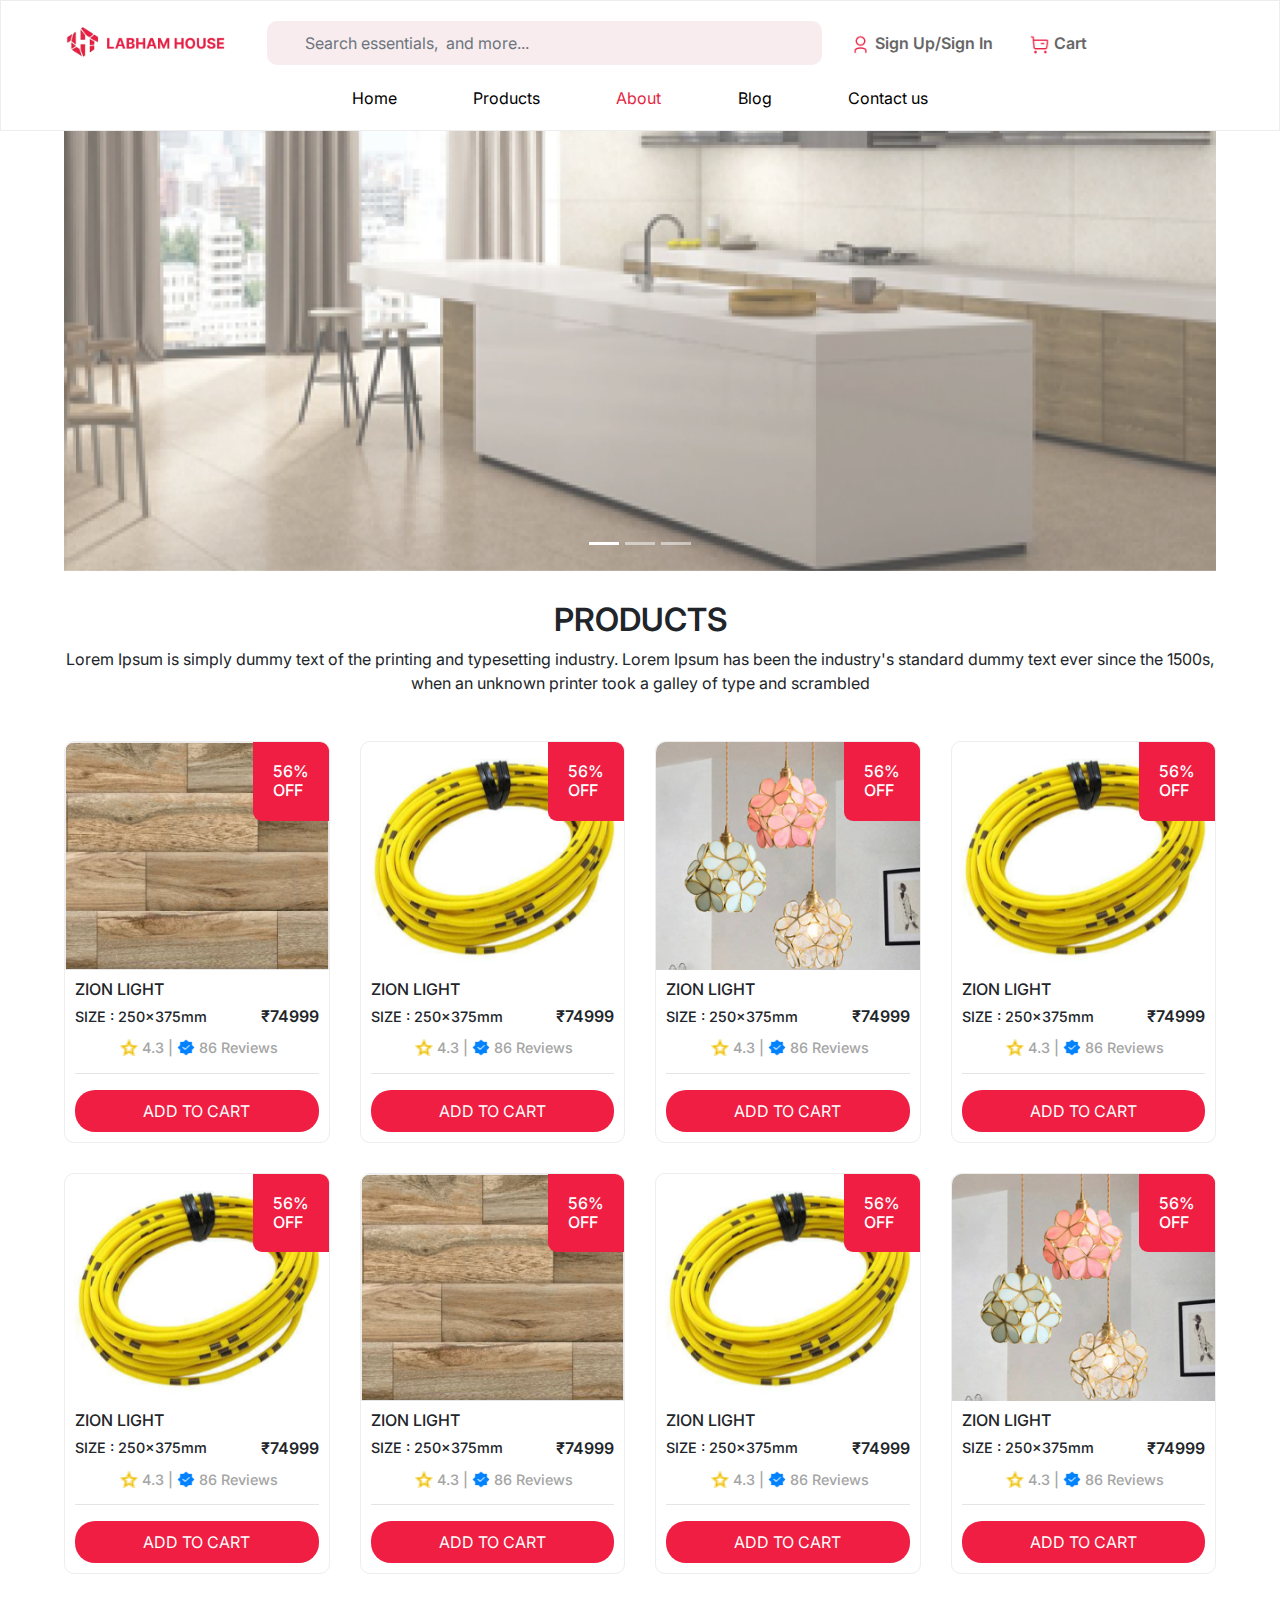
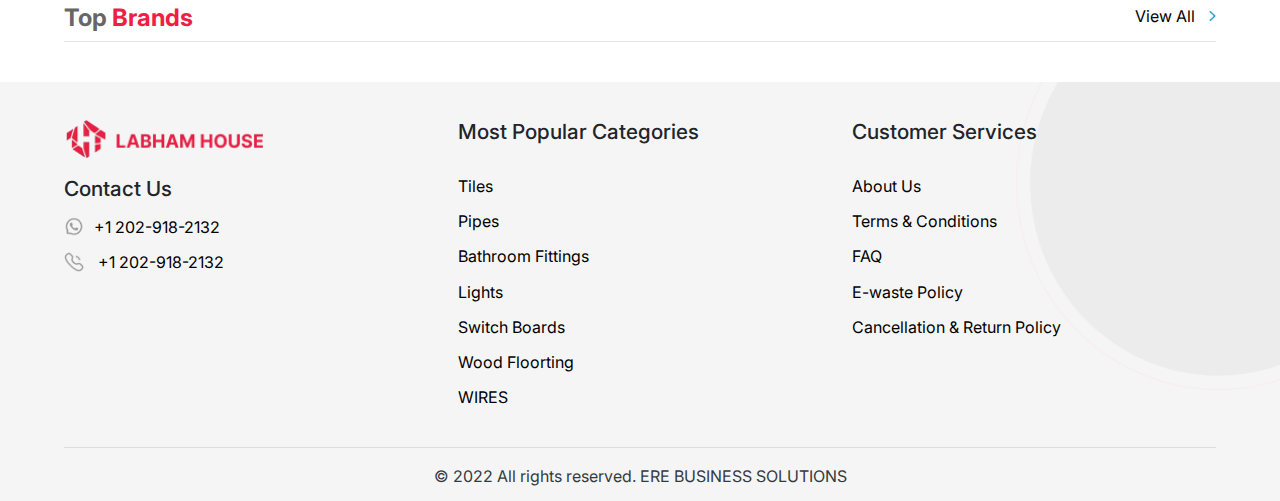
==== aboutus.html @ c21f6a7f "about us ui ~ intially added!" ====
<!DOCTYPE html>
<html lang="en">
<head>
	<meta charset="UTF-8">
  <meta http-equiv="X-UA-Compatible" content="IE=edge">
  <meta name="viewport" content="width=device-width, initial-scale=1.0">
  <title>LABHAM HOUSE | Products</title>
  <link rel="stylesheet" href="./css/common.css">
  <link rel="stylesheet" href="./css/labam.css">
	<!-- fav icon  -->
	<link rel="icon" type="image/x-icon" href="/images/fav-icon.png">
	<!-- icons  -->
	<link rel="stylesheet" href="https://cdnjs.cloudflare.com/ajax/libs/font-awesome/6.2.1/css/all.min.css" integrity="sha512-MV7K8+y+gLIBoVD59lQIYicR65iaqukzvf/nwasF0nqhPay5w/9lJmVM2hMDcnK1OnMGCdVK+iQrJ7lzPJQd1w==" crossorigin="anonymous" referrerpolicy="no-referrer" />
  <!-- bootstrap  -->
	<link rel="stylesheet" href="https://cdn.jsdelivr.net/npm/bootstrap@4.0.0/dist/css/bootstrap.min.css" integrity="sha384-Gn5384xqQ1aoWXA+058RXPxPg6fy4IWvTNh0E263XmFcJlSAwiGgFAW/dAiS6JXm" crossorigin="anonymous">
</head>
<body>
	<!-- navbar  -->
	<nav>
    <div class="nav-main container-main">
      <div class="nav-logo">
        <a href="./index.html"><img src="./images/logo-main.png" alt="logo-main"></a>
      </div>
			<div class="form-group has-search nav-item-links align-items-center" style="margin-bottom: 0px;">
				<span class="fa fa-search form-control-feedback"></span>
				<input type="text" class="form-control" placeholder="Search essentials,  and more...">
			</div>
      <div class="nav-buttons">
        <ul class="d-flex" style="margin-bottom: 0px;">
					<li><a href="#"><img src="./images/user.png" alt="login"> Sign Up/Sign In</a></li> 
					<li><a href="#"><img src="./images/Buy.png" alt="cart"> Cart</a></li>
					<i class="fa-solid fa-bars d-md-block d-lg-none"></i>
				</ul>
      </div>
    </div>
		<div class="container-main under-container-nav">
			<div class="under-nav">
				<ul>
					<li><a href="index.html">Home</a></li>
					<li><a href="products.html" >Products</a></li>
					<li><a href="aboutus.html" class="active-nav">About</a></li>
					<li><a href="#">Blog</a></li>
					<li><a href="#">Contact us</a></li>
				</ul>
			</div>
		</div>
  </nav>
	<!-- navbar end -->
	<div class="container-main">
		    <div id="carouselExampleIndicators" style="position: relative;" class="carousel slide slider-banner-home" data-ride="carousel">
      <ol class="carousel-indicators">
        <li data-target="#carouselExampleIndicators" data-slide-to="0" class="active"></li>
        <li data-target="#carouselExampleIndicators" data-slide-to="1"></li>
        <li data-target="#carouselExampleIndicators" data-slide-to="2"></li>
      </ol>
      <div class="carousel-inner">
        <div class="carousel-item active">
          <img class="d-block w-100"  src="images/category.png" alt="First slide">
        </div>
        <div class="carousel-item">
          <img class="d-block w-100" src="images/category.png" alt="Second slide">
        </div>
        <div class="carousel-item">
          <img class="d-block w-100" src="images/category.png" alt="Third slide">
        </div>
      </div>
      </div>
	</div>
	<div class="container-main banner-sub-head">
		<div class="row">
			<div class="col-lg-12">
				<h1 class="text-center main-head-products">PRODUCTS</h1>
				<p class="text-center">Lorem Ipsum is simply dummy text of the printing and typesetting industry. Lorem Ipsum has been the industry's standard dummy text ever since the 1500s, when an unknown printer took a galley of type and scrambled</p>
			</div>
		</div>
	</div>
	<!-- products  -->
	<div class="container-main category-section">
		<div class="row">
			<div class="col-lg-3 col-md-4 col-6">
				<div class="populer-product">
					<img class="populer-product-image" src="./images/product-one.png" alt="populer-product">
          <h4 class="labham-primary-bg price-off-product">56% <br> OFF</h4>
					<div class="product-details">
						<h4 class="product-name">ZION LIGHT</h4>
						<div class="product-sub-details">
							<h5 class="product-size">SIZE : 250x375mm</h5>
							<h5 class="product-rate">₹74999</h5>
						</div>
            <div class="product-reviews">
              <img class="star" src="./images/star.png" alt=""> 
              <h5>4.3 |</h5> 
              <img class="blue-tick" src="./images/blue-tick.png" alt="">
              <h5>86 Reviews</h5>
            </div>
            <hr>
            <a href="#" class="btn labham-primary-bg add-to-cart-btn">ADD TO CART</a>
					</div>
				</div>
			</div>
      <div class="col-lg-3 col-md-4 col-6">
				<div class="populer-product">
					<img class="populer-product-image" src="./images/Rectangle 12.png" alt="populer-product">
          <h4 class="labham-primary-bg price-off-product">56% <br> OFF</h4>
					<div class="product-details">
						<h4 class="product-name">ZION LIGHT</h4>
						<div class="product-sub-details">
							<h5 class="product-size">SIZE : 250x375mm</h5>
							<h5 class="product-rate">₹74999</h5>
						</div>
            <div class="product-reviews">
              <img class="star" src="./images/star.png" alt=""> 
              <h5>4.3 |</h5> 
              <img class="blue-tick" src="./images/blue-tick.png" alt="">
              <h5>86 Reviews</h5>
            </div>
            <hr>
            <a href="#" class="btn labham-primary-bg add-to-cart-btn">ADD TO CART</a>
					</div>
				</div>
			</div>
      <div class="col-lg-3 col-md-4 col-6">
				<div class="populer-product">
					<img class="populer-product-image" src="./images/product-two.png" alt="populer-product">
          <h4 class="labham-primary-bg price-off-product">56% <br> OFF</h4>
					<div class="product-details">
						<h4 class="product-name">ZION LIGHT</h4>
						<div class="product-sub-details">
							<h5 class="product-size">SIZE : 250x375mm</h5>
							<h5 class="product-rate">₹74999</h5>
						</div>
            <div class="product-reviews">
              <img class="star" src="./images/star.png" alt=""> 
              <h5>4.3 |</h5> 
              <img class="blue-tick" src="./images/blue-tick.png" alt="">
              <h5>86 Reviews</h5>
            </div>
            <hr>
            <a href="#" class="btn labham-primary-bg add-to-cart-btn">ADD TO CART</a>
					</div>
				</div>
			</div>
      <div class="col-lg-3 col-md-4 col-6">
				<div class="populer-product">
					<img class="populer-product-image" src="./images/Rectangle 12.png" alt="populer-product">
          <h4 class="labham-primary-bg price-off-product">56% <br> OFF</h4>
					<div class="product-details">
						<h4 class="product-name">ZION LIGHT</h4>
						<div class="product-sub-details">
							<h5 class="product-size">SIZE : 250x375mm</h5>
							<h5 class="product-rate">₹74999</h5>
						</div>
            <div class="product-reviews">
              <img class="star" src="./images/star.png" alt=""> 
              <h5>4.3 |</h5> 
              <img class="blue-tick" src="./images/blue-tick.png" alt="">
              <h5>86 Reviews</h5>
            </div>
            <hr>
            <a href="#" class="btn labham-primary-bg add-to-cart-btn">ADD TO CART</a>
					</div>
				</div>
			</div>
      <div class="col-lg-3 col-md-4 col-6">
				<div class="populer-product">
					<img class="populer-product-image" src="./images/Rectangle 12.png" alt="populer-product">
          <h4 class="labham-primary-bg price-off-product">56% <br> OFF</h4>
					<div class="product-details">
						<h4 class="product-name">ZION LIGHT</h4>
						<div class="product-sub-details">
							<h5 class="product-size">SIZE : 250x375mm</h5>
							<h5 class="product-rate">₹74999</h5>
						</div>
            <div class="product-reviews">
              <img class="star" src="./images/star.png" alt=""> 
              <h5>4.3 |</h5> 
              <img class="blue-tick" src="./images/blue-tick.png" alt="">
              <h5>86 Reviews</h5>
            </div>
            <hr>
            <a href="#" class="btn labham-primary-bg add-to-cart-btn">ADD TO CART</a>
					</div>
				</div>
			</div>
      <div class="col-lg-3 col-md-4 col-6">
				<div class="populer-product">
					<img class="populer-product-image" src="./images/product-one.png" alt="populer-product">
          <h4 class="labham-primary-bg price-off-product">56% <br> OFF</h4>
					<div class="product-details">
						<h4 class="product-name">ZION LIGHT</h4>
						<div class="product-sub-details">
							<h5 class="product-size">SIZE : 250x375mm</h5>
							<h5 class="product-rate">₹74999</h5>
						</div>
            <div class="product-reviews">
              <img class="star" src="./images/star.png" alt=""> 
              <h5>4.3 |</h5> 
              <img class="blue-tick" src="./images/blue-tick.png" alt="">
              <h5>86 Reviews</h5>
            </div>
            <hr>
            <a href="#" class="btn labham-primary-bg add-to-cart-btn">ADD TO CART</a>
					</div>
				</div>
			</div> 
      <div class="col-lg-3 col-md-4 col-6">
				<div class="populer-product">
					<img class="populer-product-image" src="./images/Rectangle 12.png" alt="populer-product">
          <h4 class="labham-primary-bg price-off-product">56% <br> OFF</h4>
					<div class="product-details">
						<h4 class="product-name">ZION LIGHT</h4>
						<div class="product-sub-details">
							<h5 class="product-size">SIZE : 250x375mm</h5>
							<h5 class="product-rate">₹74999</h5>
						</div>
            <div class="product-reviews">
              <img class="star" src="./images/star.png" alt=""> 
              <h5>4.3 |</h5> 
              <img class="blue-tick" src="./images/blue-tick.png" alt="">
              <h5>86 Reviews</h5>
            </div>
            <hr>
            <a href="#" class="btn labham-primary-bg add-to-cart-btn">ADD TO CART</a>
					</div>
				</div>
			</div>
      <div class="col-lg-3 col-md-4 col-6">
				<div class="populer-product">
					<img class="populer-product-image" src="./images/product-two.png" alt="populer-product">
          <h4 class="labham-primary-bg price-off-product">56% <br> OFF</h4>
					<div class="product-details">
						<h4 class="product-name">ZION LIGHT</h4>
						<div class="product-sub-details">
							<h5 class="product-size">SIZE : 250x375mm</h5>
							<h5 class="product-rate">₹74999</h5>
						</div>
            <div class="product-reviews">
              <img class="star" src="./images/star.png" alt=""> 
              <h5>4.3 |</h5> 
              <img class="blue-tick" src="./images/blue-tick.png" alt="">
              <h5>86 Reviews</h5>
            </div>
            <hr>
            <a href="#" class="btn labham-primary-bg add-to-cart-btn">ADD TO CART</a>
					</div>
				</div>
			</div>
      <div class="col-lg-12">
				<div class="top-brands">
					<h2 class="heading-brands">Top <span style="font-size: unset;">Brands</span></h2>
					<a href="#" class="view-all-home">View All <img src="./images/arrow-home.png" alt="arrow"></a>
				</div>
				<hr style="margin-top: 0px !important;margin-bottom: 40px !important;">
			</div>
		</div>
	</div>










	<!-- footer   -->
  <footer id="footer" style="background-image: url(./images/footer-bg.png);background-repeat: no-repeat;background-size: 100% auto;padding: 3% 0 1% 0;background-position: center;background-repeat: no-repeat;background-size: cover;height: -webkit-fill-available;">
		<div class="container-main">
			<div class="row text-sm-left text-md-left">
				<div class="col-xs-6 col-sm-6 col-md-4">
					<img class="logo-footer pb-3" src="./images/logo-main.png" alt="">
					<ul class="list-unstyled quick-links">
						<h3 class="footer-main-head">Contact Us</h3>
						<li><a href="#"> <img style="width: 20px;margin-top: -3px;margin-right: 10px;" src="./images/whatsapp.png" alt="icon">+1 202-918-2132</a></li>
						<li><a href="#"> <img style="width: 20px;margin-top: -3px;margin-right: 10px;" src="./images/Call.png" alt="icon"> +1 202-918-2132</a></li>
					</ul>
				</div>
				<div class="col-xs-6 col-sm-6 col-md-4">
					<h3 class="pb-3 footer-main-head">Most Popular Categories</h3>
					<ul class="list-unstyled quick-links">
						<li><a href="#">  Tiles</a></li>
						<li><a href="#">  Pipes</a></li>
						<li><a href="#">  Bathroom Fittings</a></li>
						<li><a href="#">  Lights</a></li>
						<li><a href="#">  Switch Boards</a></li>
						<li><a href="#">  Wood Floorting</a></li>
						<li><a href="#">  WIRES</a></li>
					</ul>
				</div>
				<div class="col-xs-12 col-sm-6 col-md-4">
					<h3 class="pb-3 footer-main-head">Customer Services</h3>
					<ul class="list-unstyled quick-links">
						<li><a href="#">  About Us</a></li>
						<li><a href="#">  Terms & Conditions</a></li>
						<li><a href="#">  FAQ</a></li>
						<li><a href="#">  E-waste Policy</a></li>
						<li><a href="#" title="Design and developed by">Cancellation & Return Policy</a></li>
					</ul>
				</div>
        
			</div>
      <hr>
      <div class="text-center">
        <a href="#" class="text-dark">© 2022 All rights reserved. ERE BUSINESS SOLUTIONS </a>
      </div>
		</div>
  </footer>
	<!-- js link -->
	<script src="./js/main.js"></script>
	<!-- scripts -->
  <script src="https://code.jquery.com/jquery-3.2.1.slim.min.js" integrity="sha384-KJ3o2DKtIkvYIK3UENzmM7KCkRr/rE9/Qpg6aAZGJwFDMVNA/GpGFF93hXpG5KkN" crossorigin="anonymous"></script>
  <script src="https://cdn.jsdelivr.net/npm/bootstrap@4.0.0/dist/js/bootstrap.min.js" integrity="sha384-JZR6Spejh4U02d8jOt6vLEHfe/JQGiRRSQQxSfFWpi1MquVdAyjUar5+76PVCmYl" crossorigin="anonymous"></script>
</body>
</html>
---- css/common.css ----
@import url('https://fonts.googleapis.com/css2?family=Inter:wght@100;200;300;400;500;600;700;800;900&display=swap');
*{
	margin: 0;
  padding: 0;
  font-family: 'Inter', sans-serif;
}
.labham-primary-bg{
	background: #EF1E42;
}
ul li {
  list-style: none;
}
a {
  text-decoration: none;
  color: #000;
}
img {
  width: 100%;
  height: auto;
}
.container-main{
  width: 95%;
  margin: auto;
}
p, button, a, input, span, li {
	font-size: 16px;
}
h1 {
	font-size: 2rem !important;
}
h2 {
	font-size: 1.5rem !important;
}
h3 {
	font-size: 1.3rem !important;
}
h4 {
	font-size: 1rem !important;
}
h5 {
	font-size: 0.9rem !important;
}
h6 {
	font-size: 0.8rem !important;
}
/* container-main  */
.container-main {
	width: 80%;
	margin: auto;
}
/* navbar  */
.nav-main{
	display: grid;
	grid-template-columns: 1fr 4fr 2fr;
	padding-top: 9px;
	padding-bottom: 10px;
	left: 0;
	right: 0;
	top: 0;
	z-index: 2;
}
nav {
	background-color: #ffff;
	padding-bottom: 20px;
	border: 1px solid #EDEDED;
}
.nav-logo{
	display: flex;
	grid-column: 1/2;
	align-items: center;
}
.nav-item-links{
	display: flex;
	grid-column: 2/3;
	align-items: center;
}
.nav-logo img{
	width: 100%;
	max-width: 160px;
}
.nav-item-links ul{
	display: flex;
	gap: 5rem;
}
.nav-item-links ul li{
	font-weight: 500;
}
.nav-buttons{
	display: flex;
	grid-column: 3/4;
	align-items: center;
}
.nav-buttons a{
	color: #666666;
}
.nav-buttons{
	gap: 1rem;
}
.nav-item-links{
	background: #ffff;
	backdrop-filter: blur(12.5px);
	border-radius: 15px;
	padding: 11px 10px;
}
.nav-main .nav-item-links ul li a{
	text-decoration: none;
	color: #000;
}
.nav-buttons a{
	border-radius: 15px;
	padding: 8px 18px;
	font-weight: 600;
	text-decoration: none;
}
.nav-buttons a:hover{
	text-decoration: none;
	color: #666666;
}
.nav-buttons a i{
	vertical-align: bottom;
	margin-left: 3px;
}
nav .nav-buttons ul li a img{
	width: 21px;
	
}
/* Styles for wrapping the search box */
.main {
	width: 50%;
	margin: 50px auto;
}
/* Bootstrap 4 text input with search icon */
.has-search .form-control {
	padding-left: 2.375rem;
}
.has-search .form-control-feedback {
	position: absolute;
	z-index: 2;
	display: block;
	width: 2.375rem;
	height: 2.375rem;
	line-height: 2.375rem;
	text-align: center;
	pointer-events: none;
	color: #ed1c42;
}
.has-search input{
	background: #F8ECEE;
	border-radius: 10px;
	padding: 10px 20px;
	border: none;
}
.under-nav ul{
	width: 50%;
	margin: auto;
	display: flex;
	justify-content: space-between;
}
.under-nav ul li a{
	color: #000;
	text-decoration: none;
}
nav .under-container-nav .under-nav .active-nav{
	color: #E51F43;
}
/* footer  */
footer .logo-footer{
	width: 200px;
}
footer ul li{
	line-height: 2.2;
	list-style: none;
	color: #000;
}
footer ul li a{
	text-decoration: none;
	color: #000;
}
footer ul li a:hover{
	text-decoration: none;
	color: #000;
}
---- css/labam.css ----
/* home page  */
.top-categories{
	display: flex;
	justify-content: space-between;
	margin-top: 25px;
}
.top-categories .heading-category{
	color: #666666;
	font-weight: 600;
}
.top-categories .heading-category span{
	color: #EF1E42;
	font-weight: 600;
}
.top-categories .view-all-home{
	color: #000;
	text-decoration: none;
}
.top-categories .view-all-home img{
	width: 7px;
	margin-left: 10px;
	margin-top: -3px;
}
.category-section .category-product .product-image-category{
	margin-bottom: 16px !important;
	border-radius: 50%;
	border: 1px solid #F57289;
}
.category-section .category-product .product-name{
	font-size: 19px !important;
}
.category-section .populer-product {
	border: 1px solid #EDEDED;
	border-radius: 10px;
	margin-bottom: 30px !important;
	position: relative;
}
.category-section .populer-product .product-details{
	padding: 10px;
}
.category-section .populer-product .product-details .product-sub-details{
	display: flex;
	justify-content: space-between;
	align-items: center;
}
.category-section .populer-product .product-details .product-rate{
	font-weight: 600;
	font-size: 16px !important;
}
.product-details .product-reviews{
	display: flex;
	align-items: center;
	justify-content: center;
	width: 100%;
	margin: auto;
	color: #A5A5A5;
	margin-top: 5px;
}
.product-details .product-reviews img{
	width: 18px;
	height: 17px;
	margin-right: 4px;
	margin-left: 4px;
}
.product-details .product-reviews h5{
	margin: 0px !important;
}
.category-section .populer-product .add-to-cart-btn{
	width: 100%;
	padding: 8px 15px;
	color: #fff !important;
	border-radius: 20px !important;
}
.category-section .populer-product .populer-product-image{
	border-top-left-radius: 10px;
	border-top-right-radius: 10px;
}
.top-brands .view-all-home img{
	width: 7px;
	margin-left: 10px;
	margin-top: -3px;
}
.top-brands{
	display: flex;
	justify-content: space-between;
}
.top-brands .view-all-home{
	color: #000;
	text-decoration: none;
}
.top-brands .heading-brands{
	font-weight: 700;
	color: #666666;
}
.top-brands .heading-brands span{
	color: #EF1E42;
}
.category-section .populer-product .price-off-product{
	padding: 20px 20px;
	position: absolute;
	top: 0;
	right: 0px;
	color: #fff !important;
	border-radius: 0px 9px;
}
/* products page  */
.banner-sub-head{
	padding: 30px 0px !important;
}
.banner-sub-head .main-head-products{
	font-weight: 600;
}











@media (max-width:1300px){
	.container-main {
    width: 90%;
    margin: auto;
  }
	.nav-main{
		grid-template-columns: 1fr 3fr 2fr;
	}
	.category-section .category-product .product-name {
    font-size: 16px !important;
	}
}
@media (max-width:991px){
	.nav-main {
    grid-template-columns: 3fr 0fr 2fr;
	}
	nav .nav-item-links{
		display: none;
	}
	nav .nav-buttons ul li{
		display: none;
	}
	.nav-buttons {
    justify-content: end;
	}
	.under-container-nav{
		display: none;
	}
	nav {
    padding-bottom: 6px;
	}
	.nav-main {
    padding-top: 16px;
    padding-bottom: 16px;
	}
	.category-section .populer-product .price-off-product {
    padding: 14px 16px;
	}
	footer{
		padding: 4% 0 1% 0 !important;
	}
	footer .footer-main-head{
		font-size: 16px !important;
		font-weight: 600;
		padding-bottom: 0rem !important;
	}
}
@media (max-width:600px){
	p, button, a, input, span, li {
		font-size: 12px !important;
	}
	h1 {
		font-size: 1.3rem !important;
	}
	h2 {
		font-size: 1rem;
	}
	h3 {
		font-size: 0.8rem;
	}
	h4 {
		font-size: 0.7rem;
	}
	h5 {
		font-size: 0.6rem;
	}
	h5 {
		font-size: 0.5rem;
	}
	footer{
		padding: 8% 0 1% 0 !important;
	}
}
@media (max-width:485px){
	p, button, a, input, span, li {
		font-size: 13px !important;
	}
	h1 {
		font-size: 1.2rem !important;
	}
	h2 {
		font-size: 0.9rem !important;
	}
	h3 {
		font-size: 0.8rem !important;
	}
	h4 {
		font-size: 0.7rem !important;
	}
	h5 {
		font-size: 0.6rem !important;
	}
	h6 {
		font-size: 0.5rem !important;
	}
	.category-section .category-product .product-name {
    font-size: 14px !important;
	}
	.category-section .populer-product .add-to-cart-btn {
    padding: 5px 15px;
    border-radius: 16px !important;
	}
	.category-section .populer-product .product-details .product-rate {
    font-size: 14px !important;
	}
}
@media (max-width:360px){
	.product-details .product-reviews img {
		width: 14px;
		height: 14px;
		margin-right: 4px;
		margin-left: 4px;
	}
}
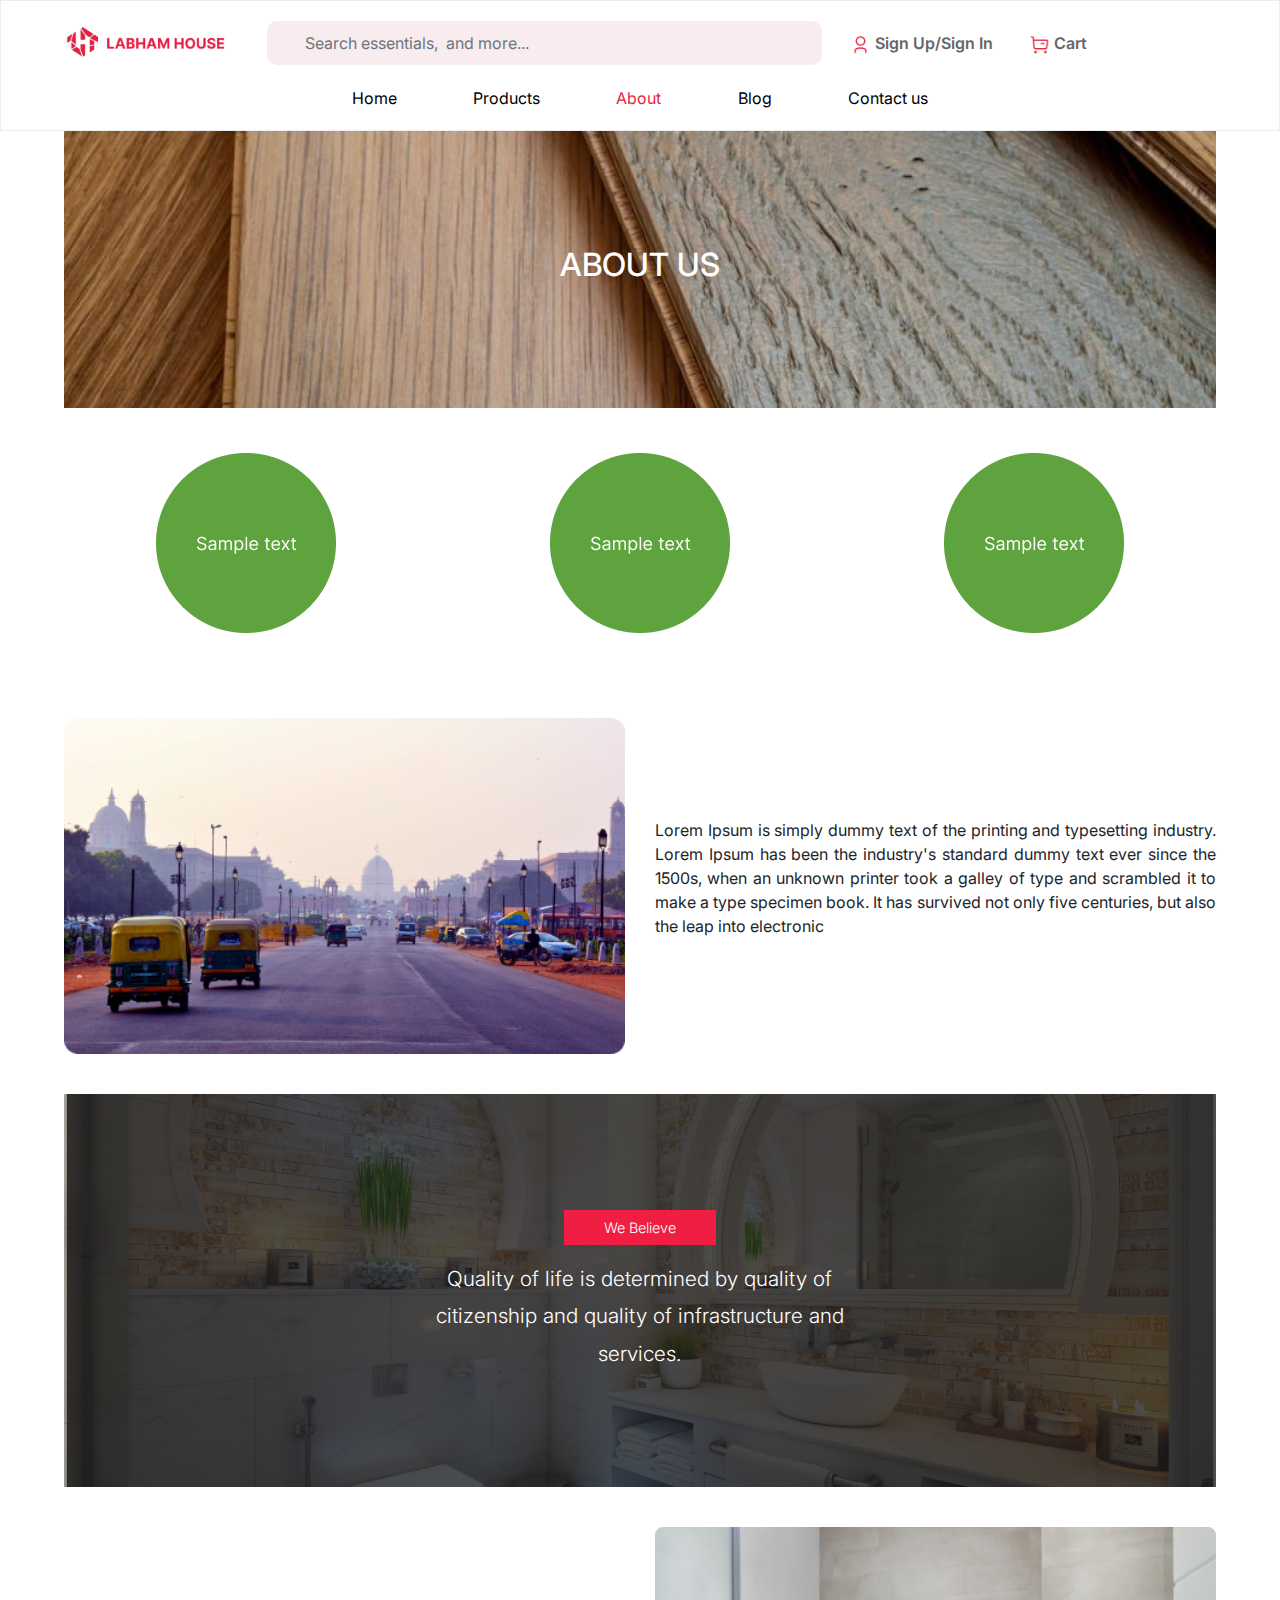
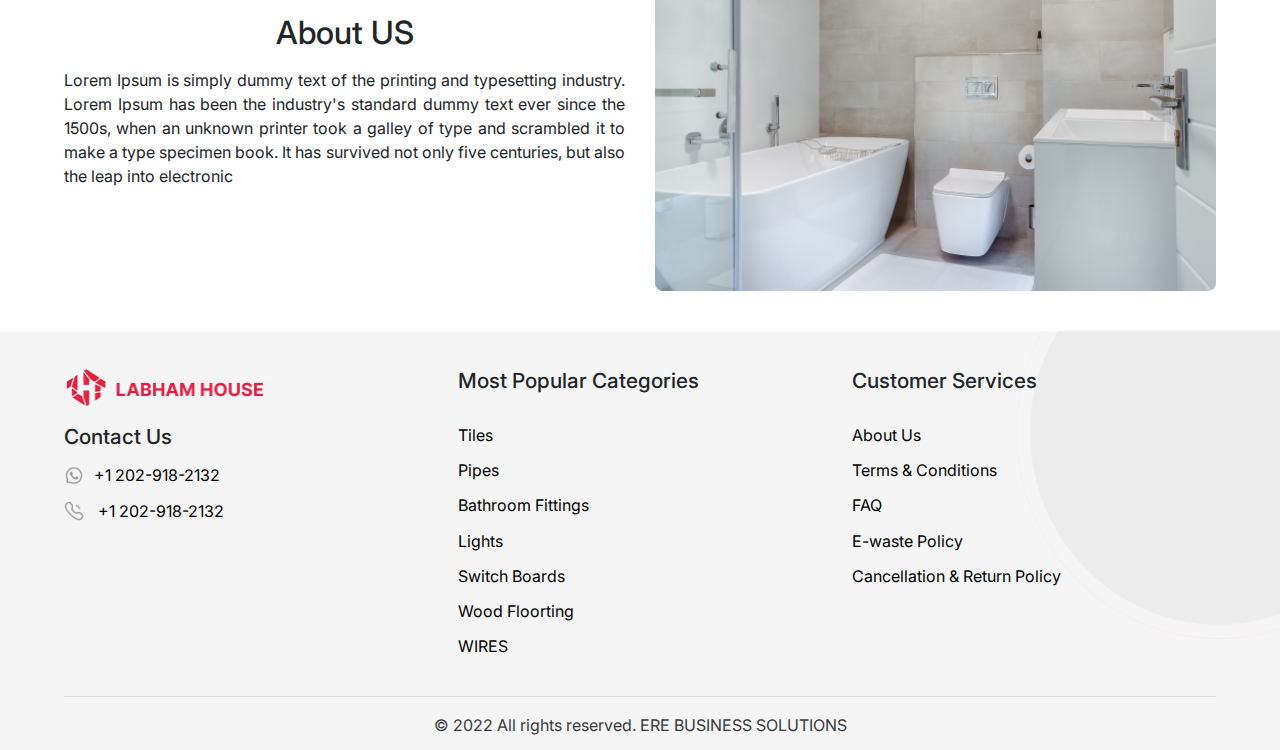
==== commit 0eec959b: "about page ui~completed!" ====
--- a/aboutus.html
+++ b/aboutus.html
@@ -4,7 +4,7 @@
 	<meta charset="UTF-8">
   <meta http-equiv="X-UA-Compatible" content="IE=edge">
   <meta name="viewport" content="width=device-width, initial-scale=1.0">
-  <title>LABHAM HOUSE | Products</title>
+  <title>LABHAM HOUSE | About us</title>
   <link rel="stylesheet" href="./css/common.css">
   <link rel="stylesheet" href="./css/labam.css">
 	<!-- fav icon  -->
@@ -46,216 +46,58 @@
 		</div>
   </nav>
 	<!-- navbar end -->
-	<div class="container-main">
-		    <div id="carouselExampleIndicators" style="position: relative;" class="carousel slide slider-banner-home" data-ride="carousel">
-      <ol class="carousel-indicators">
-        <li data-target="#carouselExampleIndicators" data-slide-to="0" class="active"></li>
-        <li data-target="#carouselExampleIndicators" data-slide-to="1"></li>
-        <li data-target="#carouselExampleIndicators" data-slide-to="2"></li>
-      </ol>
-      <div class="carousel-inner">
-        <div class="carousel-item active">
-          <img class="d-block w-100"  src="images/category.png" alt="First slide">
-        </div>
-        <div class="carousel-item">
-          <img class="d-block w-100" src="images/category.png" alt="Second slide">
-        </div>
-        <div class="carousel-item">
-          <img class="d-block w-100" src="images/category.png" alt="Third slide">
-        </div>
-      </div>
-      </div>
+	<!-- .banner-pages  -->
+	<div class="banner-main container-main" style="background-image: url(./images/banner-two.png);background-repeat: no-repeat;background-size: 100% auto;padding: 9% 0 9% 0;background-position: center;background-repeat: no-repeat;background-size: cover;height: -webkit-fill-available;">
+		<h1 class="text-center banner-main-head">ABOUT US</h1>
 	</div>
-	<div class="container-main banner-sub-head">
-		<div class="row">
-			<div class="col-lg-12">
-				<h1 class="text-center main-head-products">PRODUCTS</h1>
-				<p class="text-center">Lorem Ipsum is simply dummy text of the printing and typesetting industry. Lorem Ipsum has been the industry's standard dummy text ever since the 1500s, when an unknown printer took a galley of type and scrambled</p>
+	<div class="container-main about-section">
+		<div class="row text-center">
+			<div class="col-lg-4 col-md-4 col-sm-4 col-6">
+				<div class="inner-col-about">
+					<img src="./images/Ellipse 44.png" alt="about-img">
+				</div>
+			</div>
+			<div class="col-lg-4 col-md-4 col-sm-4 col-6">
+				<div class="inner-col-about">
+					<img src="./images/Ellipse 44.png" alt="about-img">
+				</div>
+			</div>
+			<div class="col-lg-4 col-md-4 col-sm-4 col-6">
+				<div class="inner-col-about">
+					<img src="./images/Ellipse 44.png" alt="about-img">
+				</div>
 			</div>
 		</div>
 	</div>
-	<!-- products  -->
-	<div class="container-main category-section">
-		<div class="row">
-			<div class="col-lg-3 col-md-4 col-6">
-				<div class="populer-product">
-					<img class="populer-product-image" src="./images/product-one.png" alt="populer-product">
-          <h4 class="labham-primary-bg price-off-product">56% <br> OFF</h4>
-					<div class="product-details">
-						<h4 class="product-name">ZION LIGHT</h4>
-						<div class="product-sub-details">
-							<h5 class="product-size">SIZE : 250x375mm</h5>
-							<h5 class="product-rate">₹74999</h5>
-						</div>
-            <div class="product-reviews">
-              <img class="star" src="./images/star.png" alt=""> 
-              <h5>4.3 |</h5> 
-              <img class="blue-tick" src="./images/blue-tick.png" alt="">
-              <h5>86 Reviews</h5>
-            </div>
-            <hr>
-            <a href="#" class="btn labham-primary-bg add-to-cart-btn">ADD TO CART</a>
-					</div>
+	<div class="container-main about-content">
+		<div class="row align-items-center">
+			<div class="col-lg-6 col-md-6 col-sm-12">
+				<div class="inner-col-about-6">
+					<img src="./images/about-img.png" alt="">
 				</div>
 			</div>
-      <div class="col-lg-3 col-md-4 col-6">
-				<div class="populer-product">
-					<img class="populer-product-image" src="./images/Rectangle 12.png" alt="populer-product">
-          <h4 class="labham-primary-bg price-off-product">56% <br> OFF</h4>
-					<div class="product-details">
-						<h4 class="product-name">ZION LIGHT</h4>
-						<div class="product-sub-details">
-							<h5 class="product-size">SIZE : 250x375mm</h5>
-							<h5 class="product-rate">₹74999</h5>
-						</div>
-            <div class="product-reviews">
-              <img class="star" src="./images/star.png" alt=""> 
-              <h5>4.3 |</h5> 
-              <img class="blue-tick" src="./images/blue-tick.png" alt="">
-              <h5>86 Reviews</h5>
-            </div>
-            <hr>
-            <a href="#" class="btn labham-primary-bg add-to-cart-btn">ADD TO CART</a>
-					</div>
+			<div class="col-lg-6 col-md-6 col-sm-12">
+				<div class="inner-col-about-6">
+					<p class="text-justify">Lorem Ipsum is simply dummy text of the printing and typesetting industry. Lorem Ipsum has been the industry's standard dummy text ever since the 1500s, when an unknown printer took a galley of type and scrambled it to make a type specimen book. It has survived not only five centuries, but also the leap into electronic</p>
 				</div>
-			</div>
-      <div class="col-lg-3 col-md-4 col-6">
-				<div class="populer-product">
-					<img class="populer-product-image" src="./images/product-two.png" alt="populer-product">
-          <h4 class="labham-primary-bg price-off-product">56% <br> OFF</h4>
-					<div class="product-details">
-						<h4 class="product-name">ZION LIGHT</h4>
-						<div class="product-sub-details">
-							<h5 class="product-size">SIZE : 250x375mm</h5>
-							<h5 class="product-rate">₹74999</h5>
-						</div>
-            <div class="product-reviews">
-              <img class="star" src="./images/star.png" alt=""> 
-              <h5>4.3 |</h5> 
-              <img class="blue-tick" src="./images/blue-tick.png" alt="">
-              <h5>86 Reviews</h5>
-            </div>
-            <hr>
-            <a href="#" class="btn labham-primary-bg add-to-cart-btn">ADD TO CART</a>
-					</div>
-				</div>
-			</div>
-      <div class="col-lg-3 col-md-4 col-6">
-				<div class="populer-product">
-					<img class="populer-product-image" src="./images/Rectangle 12.png" alt="populer-product">
-          <h4 class="labham-primary-bg price-off-product">56% <br> OFF</h4>
-					<div class="product-details">
-						<h4 class="product-name">ZION LIGHT</h4>
-						<div class="product-sub-details">
-							<h5 class="product-size">SIZE : 250x375mm</h5>
-							<h5 class="product-rate">₹74999</h5>
-						</div>
-            <div class="product-reviews">
-              <img class="star" src="./images/star.png" alt=""> 
-              <h5>4.3 |</h5> 
-              <img class="blue-tick" src="./images/blue-tick.png" alt="">
-              <h5>86 Reviews</h5>
-            </div>
-            <hr>
-            <a href="#" class="btn labham-primary-bg add-to-cart-btn">ADD TO CART</a>
-					</div>
-				</div>
-			</div>
-      <div class="col-lg-3 col-md-4 col-6">
-				<div class="populer-product">
-					<img class="populer-product-image" src="./images/Rectangle 12.png" alt="populer-product">
-          <h4 class="labham-primary-bg price-off-product">56% <br> OFF</h4>
-					<div class="product-details">
-						<h4 class="product-name">ZION LIGHT</h4>
-						<div class="product-sub-details">
-							<h5 class="product-size">SIZE : 250x375mm</h5>
-							<h5 class="product-rate">₹74999</h5>
-						</div>
-            <div class="product-reviews">
-              <img class="star" src="./images/star.png" alt=""> 
-              <h5>4.3 |</h5> 
-              <img class="blue-tick" src="./images/blue-tick.png" alt="">
-              <h5>86 Reviews</h5>
-            </div>
-            <hr>
-            <a href="#" class="btn labham-primary-bg add-to-cart-btn">ADD TO CART</a>
-					</div>
-				</div>
-			</div>
-      <div class="col-lg-3 col-md-4 col-6">
-				<div class="populer-product">
-					<img class="populer-product-image" src="./images/product-one.png" alt="populer-product">
-          <h4 class="labham-primary-bg price-off-product">56% <br> OFF</h4>
-					<div class="product-details">
-						<h4 class="product-name">ZION LIGHT</h4>
-						<div class="product-sub-details">
-							<h5 class="product-size">SIZE : 250x375mm</h5>
-							<h5 class="product-rate">₹74999</h5>
-						</div>
-            <div class="product-reviews">
-              <img class="star" src="./images/star.png" alt=""> 
-              <h5>4.3 |</h5> 
-              <img class="blue-tick" src="./images/blue-tick.png" alt="">
-              <h5>86 Reviews</h5>
-            </div>
-            <hr>
-            <a href="#" class="btn labham-primary-bg add-to-cart-btn">ADD TO CART</a>
-					</div>
-				</div>
-			</div> 
-      <div class="col-lg-3 col-md-4 col-6">
-				<div class="populer-product">
-					<img class="populer-product-image" src="./images/Rectangle 12.png" alt="populer-product">
-          <h4 class="labham-primary-bg price-off-product">56% <br> OFF</h4>
-					<div class="product-details">
-						<h4 class="product-name">ZION LIGHT</h4>
-						<div class="product-sub-details">
-							<h5 class="product-size">SIZE : 250x375mm</h5>
-							<h5 class="product-rate">₹74999</h5>
-						</div>
-            <div class="product-reviews">
-              <img class="star" src="./images/star.png" alt=""> 
-              <h5>4.3 |</h5> 
-              <img class="blue-tick" src="./images/blue-tick.png" alt="">
-              <h5>86 Reviews</h5>
-            </div>
-            <hr>
-            <a href="#" class="btn labham-primary-bg add-to-cart-btn">ADD TO CART</a>
-					</div>
-				</div>
-			</div>
-      <div class="col-lg-3 col-md-4 col-6">
-				<div class="populer-product">
-					<img class="populer-product-image" src="./images/product-two.png" alt="populer-product">
-          <h4 class="labham-primary-bg price-off-product">56% <br> OFF</h4>
-					<div class="product-details">
-						<h4 class="product-name">ZION LIGHT</h4>
-						<div class="product-sub-details">
-							<h5 class="product-size">SIZE : 250x375mm</h5>
-							<h5 class="product-rate">₹74999</h5>
-						</div>
-            <div class="product-reviews">
-              <img class="star" src="./images/star.png" alt=""> 
-              <h5>4.3 |</h5> 
-              <img class="blue-tick" src="./images/blue-tick.png" alt="">
-              <h5>86 Reviews</h5>
-            </div>
-            <hr>
-            <a href="#" class="btn labham-primary-bg add-to-cart-btn">ADD TO CART</a>
-					</div>
-				</div>
-			</div>
-      <div class="col-lg-12">
-				<div class="top-brands">
-					<h2 class="heading-brands">Top <span style="font-size: unset;">Brands</span></h2>
-					<a href="#" class="view-all-home">View All <img src="./images/arrow-home.png" alt="arrow"></a>
-				</div>
-				<hr style="margin-top: 0px !important;margin-bottom: 40px !important;">
 			</div>
 		</div>
 	</div>
-
-
+	<div class="about-main-bg container-main"  style="background-image: url(./images/abutt-main.png);background-repeat: no-repeat;background-size: 100% auto;padding: 9% 0 9% 0;background-position: center;background-repeat: no-repeat;background-size: cover;height: -webkit-fill-available;">
+		<h5 href="#" class="labham-primary-bg text-white believe-text text-center">We Believe</h5>
+		<h3 class="text-center text-white about-sub-head-banner">Quality of life is determined by quality of citizenship and quality of infrastructure and services.</h3>
+	</div>
+	<div class="container-main about-content">
+		<div class="row align-items-center">
+			<div class="col-lg-6 col-md-6 col-sm-12">
+				<h1 class="text-center pb-2">About US</h1>
+				<p class="text-justify">Lorem Ipsum is simply dummy text of the printing and typesetting industry. Lorem Ipsum has been the industry's standard dummy text ever since the 1500s, when an unknown printer took a galley of type and scrambled it to make a type specimen book. It has survived not only five centuries, but also the leap into electronic</p>
+			</div>
+			<div class="col-lg-6 col-md-6 col-sm-12">
+				<img src="./images/Rectangle 1806.png" alt="">
+			</div>
+		</div>
+	</div>
 
 
 
--- a/css/labam.css
+++ b/css/labam.css
@@ -110,12 +110,35 @@
 .banner-sub-head .main-head-products{
 	font-weight: 600;
 }
-
-
-
-
-
-
+.banner-main .banner-main-head{
+	color: #fff !important;
+}
+/* about page  */
+.about-section{
+	padding: 45px 0px;
+}
+.about-section .inner-col-about img{
+	width: unset !important;
+}
+.about-content{
+	padding: 40px 0px;
+}
+.about-main-bg{
+	margin: auto !important;
+}
+.about-main-bg .about-sub-head-banner{
+	font-weight: 300;
+	width: 40%;
+	margin: auto;
+	line-height: 1.8;
+}
+.about-main-bg .believe-text{
+	padding: 9px 40px;
+	width: max-content;
+	margin: auto;
+	margin-bottom: 15px !important;
+	font-weight: 300;
+}
 
 
 
@@ -193,6 +216,23 @@
 	footer{
 		padding: 8% 0 1% 0 !important;
 	}
+	.about-section .inner-col-about{
+		margin-bottom: 20px !important;
+	}
+	.about-content .inner-col-about-6{
+		margin-bottom: 20px !important;
+	}
+	.about-content {
+    padding: 20px 0px;
+	}
+	.about-main-bg .about-sub-head-banner {
+    width: 60%;
+    margin: auto;
+    line-height: 1.4;
+	}
+	.about-section {
+    padding: 45px 0px 0px 0px !important;
+	}
 }
 @media (max-width:485px){
 	p, button, a, input, span, li {
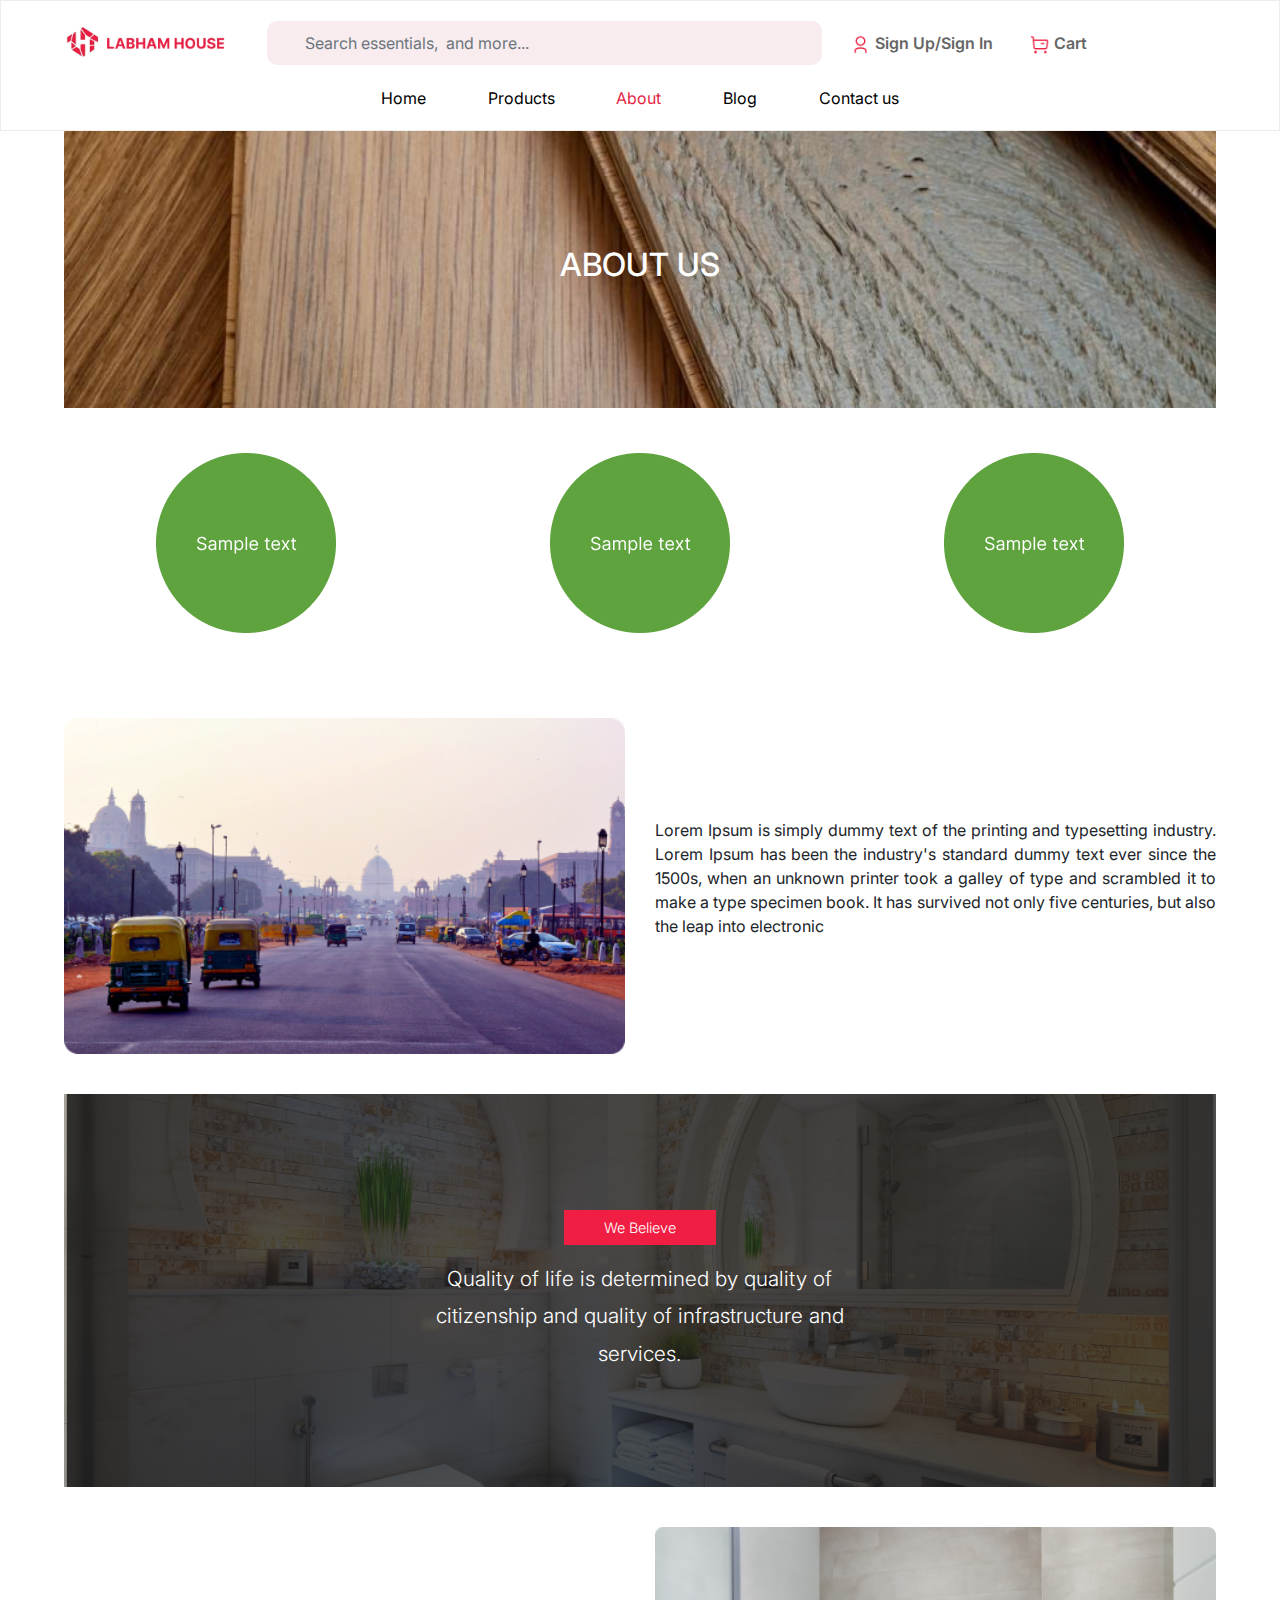
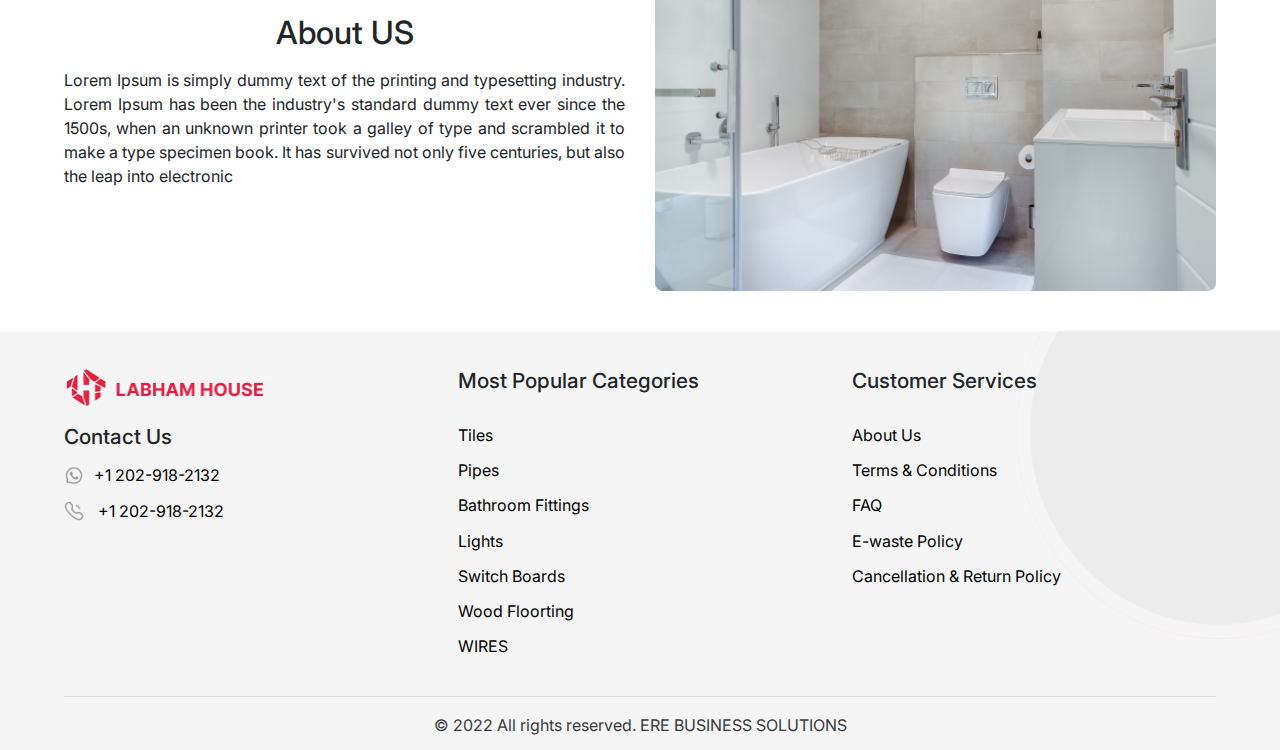
==== commit 760bea45: "cart page + Responsive ~ ui completed!" ====
--- a/aboutus.html
+++ b/aboutus.html
@@ -29,8 +29,7 @@
         <ul class="d-flex" style="margin-bottom: 0px;">
 					<li><a href="#"><img src="./images/user.png" alt="login"> Sign Up/Sign In</a></li> 
 					<li><a href="#"><img src="./images/Buy.png" alt="cart"> Cart</a></li>
-					<i class="fa-solid fa-bars d-md-block d-lg-none"></i>
-				</ul>
+					<i onclick="toggleCartt()" class="fa-solid fa-bars d-md-block d-lg-none"></i>				</ul>
       </div>
     </div>
 		<div class="container-main under-container-nav">
@@ -39,13 +38,30 @@
 					<li><a href="index.html">Home</a></li>
 					<li><a href="products.html" >Products</a></li>
 					<li><a href="aboutus.html" class="active-nav">About</a></li>
-					<li><a href="#">Blog</a></li>
-					<li><a href="#">Contact us</a></li>
+					<li><a href="blog.html">Blog</a></li>
+					<li><a href="category.html">Contact us</a></li>
 				</ul>
 			</div>
 		</div>
   </nav>
 	<!-- navbar end -->
+	<!-- sidebar  -->
+	<div class="sidebar">
+		<div class="navbar-sidebar">
+			<ul>
+				<li class="sidebar-li"><a class="active-sidebar" href="index.html">Home</a></li>
+				<li class="sidebar-li"><a href="products.html">Our Product</a></li>
+				<li class="sidebar-li"><a href="aboutus.html">About</a></li>
+				<li class="sidebar-li"><a href="blog.html">Blog</a></li>
+				<li class="sidebar-li"><a href="contactus.html">Contact us</a></li>
+				<li class="sidebar-li"><a href="cart.html">Cart</a></li>
+				<li class="sidebar-li"><a href="track.html">Track</a></li>
+				<li class="sign-in-btn-mobile"><a href="signin.html">Sign in</a></li>
+			</ul>
+		</div>
+		<div class="d-inline closse" onclick="toggleCartt()"><img src="./images/close-circle-line.png" alt="" srcset=""></div>
+	</div>
+	<!-- sidebar end  -->
 	<!-- .banner-pages  -->
 	<div class="banner-main container-main" style="background-image: url(./images/banner-two.png);background-repeat: no-repeat;background-size: 100% auto;padding: 9% 0 9% 0;background-position: center;background-repeat: no-repeat;background-size: cover;height: -webkit-fill-available;">
 		<h1 class="text-center banner-main-head">ABOUT US</h1>
--- a/css/common.css
+++ b/css/common.css
@@ -6,6 +6,9 @@
 }
 .labham-primary-bg{
 	background: #EF1E42;
+}
+.labham-primary-color{
+	color: #EF1E42;
 }
 ul li {
   list-style: none;
@@ -89,6 +92,7 @@
 	display: flex;
 	grid-column: 3/4;
 	align-items: center;
+	/* justify-content: center; */
 }
 .nav-buttons a{
 	color: #666666;
@@ -151,7 +155,7 @@
 	border: none;
 }
 .under-nav ul{
-	width: 50%;
+	width: 45%;
 	margin: auto;
 	display: flex;
 	justify-content: space-between;
@@ -179,4 +183,148 @@
 footer ul li a:hover{
 	text-decoration: none;
 	color: #000;
-}+}
+/* hide number input arrow  */
+input::-webkit-outer-spin-button,
+input::-webkit-inner-spin-button {
+  -webkit-appearance: none;
+  margin: 0;
+}
+/* Firefox */
+input[type=number] {
+  -moz-appearance: textfield;
+}
+/* number input end  */
+/* sidebar   */
+.sidebar .active-sidebar{
+	color: #E51F43;
+}
+.sidebar{
+	width: 90%;
+	min-width: 270px;
+	max-width: 320px;
+	height: 100%;
+	position: fixed;
+	top: 0px;
+	overflow:auto !important;
+	right: -320px;
+	z-index: 20;
+	transition: 0.2s ease;
+	background: #EBEBEB;
+	color: #000;
+}
+.sidebar i{
+	font-size: 28px;
+}
+.open-cart{
+	right: 0px !important;
+}
+.open-cartt{
+	display:none;
+}
+.open-cart:before{
+	content: '';
+	position: fixed;
+	top: 0px;
+	height: 70vh;
+	left: 0px;
+	right: 0px;
+	bottom: 0px;
+	pointer-events: none;
+	z-index: -1;
+}
+.navbar-sidebar {
+	padding: 25px;
+	margin-top: 45px;
+}   
+.navbar-sidebar ul li.sidebar-li{
+	list-style: none;
+	background: #F9F9F9;
+	padding: 8px 15px;
+	margin-bottom: 15px;
+	border-radius: 10px;
+	font-weight: 500;
+}
+.navbar-sidebar ul li a{
+	text-decoration: none;
+	color: #000;
+}
+.navbar-sidebar ul{
+    padding: 0;
+}
+.menulogo img{
+	display: none;
+}
+.sidebar .closse{
+	position: absolute;
+	top: 10px;
+	right: 20px;    
+	color: #000000;
+}
+.sidebar .active {
+	color: #2371B7;
+}
+.sidebar .sign-in-btn-mobile{
+	list-style: none;
+	background: #EF1E42;
+	padding: 8px 15px;
+	margin-bottom: 15px;
+	border-radius: 10px;
+	font-weight: 500;
+	text-align: center;
+}
+.sidebar .sign-in-btn-mobile a{
+	color: #ffff !important;
+}
+/* side bar end  */
+/* cart increment decrement plus  */
+.person-bar-wrap .person-count {
+	position: relative;
+	display: flex;
+	align-items: center;
+	cursor: pointer;
+}
+.person-bar-wrap .person-count .hidden-filter
+.hidden-filter-header {
+	padding: 20px 20px 20px 20px;
+}
+person-bar-wrap .person-count .hidden-filter
+.hidden-filter-context {
+	display: flex;
+	border-top: 1px solid #dcdde1;
+	align-items: center;
+	padding: 10px 20px;
+}
+.person-bar-wrap .person-count .hidden-filter
+.hidden-filter-context p.person-t {
+	flex: 1;
+	display: flex;
+	justify-content: flex-start;
+}
+.person-bar-wrap .person-count .hidden-filter
+.hidden-filter-context .minus, .counter, .plus {
+	display: flex;
+	justify-content: center;
+}
+.person-bar-wrap .person-count .hidden-filter
+.hidden-filter-context input.counter {
+	width: 40px;
+	border-width:0px;
+	border:none;
+	box-shadow: none;
+	border: 1px solid #ACACAC;
+	text-align: center;
+	border-left: 0px;
+	border-right: 0px;
+}
+.person-bar-wrap .person-count .hidden-filter
+.hidden-filter-context .minus, .plus {
+	color: rgb(0, 0, 0);
+	width: 32px;
+	height: 32px;
+	border-radius: 10px;
+	align-items: center;
+	text-align: center !important;
+	margin: auto;
+	border: 1px solid #ACACAC;
+}
--- a/css/labam.css
+++ b/css/labam.css
@@ -139,6 +139,205 @@
 	margin-bottom: 15px !important;
 	font-weight: 300;
 }
+.category-main .category-main-head{
+	font-weight: 700;
+	padding-bottom: 50px !important;
+}
+.category-main .inner-col-category{
+	margin-bottom: 30px !important;
+	position: relative;
+}
+.category-main .inner-col-category img{
+	border: 5px solid #C1C1C1
+}
+.category-main .inner-col-category .category-name{
+	position: absolute;
+	left: 0;
+	right: 0;
+	bottom: 10px;
+	text-align: center;
+	font-weight: 600;
+}
+/* blog page  */
+.blog-main-section{
+	padding: 45px 0px 0px 0px;
+}
+.blog-client-head .blog-main-head{
+	font-weight: 600;
+}
+.blog-main-section .inner-col-blog{
+	margin-bottom: 25px !important;
+	position: relative !important;
+}
+.blog-main-section .inner-col-blog img{
+	filter: brightness(70%);
+}
+.blog-main-section .inner-col-blog .blog-text-img{
+  position: absolute;
+  top: 50%;
+  left: 10px;
+}
+.blog-client-head .inner-col-clients img{
+	filter: brightness(70%);
+}
+.blog-client-head .inner-col-clients{
+	position: relative;
+	margin-bottom: 50px !important;
+}
+.blog-client-head .inner-content-client{
+	position: absolute;
+	bottom: 0;
+	width: 100%;
+	background: rgba(0, 0, 0, 0.4);
+}
+.blog-client-head .inner-content-client h3{
+	margin-bottom: 0px !important;
+	padding: 20px;
+}
+/* contact page  */
+.contact-details .inner-col-contact img{
+	width: 60px !important;
+	display: table;
+	margin-left: auto;
+	margin-right: auto;
+}
+.contact-details{
+	padding: 50px 0px !important;
+}
+.contact-details .inner-col-contact{
+	padding: 40px 0px;
+	min-height: 280px;
+	box-shadow: 0px 5px 18.9px 2.1px rgba(0, 0, 0, 0.05);
+}
+.contact-details .inner-col-contact img{
+	margin-bottom: 30px !important;
+}
+/* keep in touch section  */
+/* .keep-in-touch .inner-keep-in-touch{
+	width: 100%;
+	box-shadow: 0px 5px 18.9px 2.1px rgba(0, 0, 0, 0.05);
+}
+.keep-in-touch .inner-div-keep-in-touch .keep-touch-head{
+	color: #000;
+} */
+/* sign in page  */
+.signin{
+	margin-top: 110px !important;
+	margin-bottom: 150px !important;
+}
+.signin form{
+	max-width: 400px !important;
+	margin: auto !important;
+}
+.signin .signin-main-text{
+	font-weight: 800;
+}
+.signin .form-control{
+	padding: 15px 10px;
+	border: 1px solid #000000;
+}
+.login-btn-signup{
+	padding: 15px 10px !important;
+	border-radius: 12px !important;
+}
+.agree-dv label{
+	font-weight: 700;
+}
+.agree-dv label span{
+	font-weight: 500 !important ;
+}
+/* track page  */
+.tack-page {
+	padding: 100px 0px !important;
+}
+.tack-page .track-main-head{
+	border-bottom: 2px solid #000;
+	width: max-content !important;
+	margin: auto !important;
+}
+.tack-page .second-sub-track-text{
+	font-weight: 500;
+	padding-top: 30px;
+}
+.tack-page .track-search-main{
+	width: 50% !important;
+	margin: auto !important;
+	padding-top: 80px !important;
+}
+.tack-page .track-search-main input{
+	padding: 8px;
+	border-top-left-radius: 12px !important;
+	border-bottom-left-radius: 12px !important;
+}
+.tack-page .track-search-main button{
+	border-radius: 12px;
+	padding: 8px 35px;
+	color: #E51F43;
+	font-weight: 600;
+	background: #fff !important;
+	border: 1px solid #D5D5D5;
+}
+.tack-page .track-search-main button:hover{
+	background: #fff !important;
+}
+/* cart page  */
+.cart {
+	padding: 100px 0px;
+}
+.cart .cart-main-head{
+	font-weight: 700;
+}
+.cart .cart-main-div{
+	box-shadow: 0px 0px 8px rgba(0, 0, 0, 0.19);
+	border-radius: 12px !important;
+	margin: 50px 0px !important;
+	padding: 30px 30px !important;
+}
+.cart .cart-main-text{
+	margin-bottom: 0px !important;
+}
+.cart .cart-main-div .inner-col-cart-img .cart-stock-status{
+	color: #5BB300;
+	font-size: 18px !important;
+}
+.cart .cart-main-div .inner-col-cart-img .cart-no-stock-status{
+	color: red;
+	font-size: 18px !important;
+}
+.cart .cart-main-div .inner-col-cart-img .cart-prdct-image{
+
+	border-radius: 10px;
+}
+.cart .cart-main-div .cart-product-rate{
+	color: #000000;
+}
+.inner-col-cart-img .quantity-main-text{
+	margin-bottom: 5px !important;
+}
+.inner-col-cart-img .close-cart{
+	width: 25px !important;
+	position: absolute;
+	right: 0;
+	top: 0;
+}
+.total-price-cart .proceed-btn-cart{	
+	display: table;
+	margin-left: auto;
+	padding: 5px 30px !important;
+}
+
+
+
+
+
+
+
+
+
+
+
+
+
 
 
 
@@ -155,6 +354,9 @@
 	.category-section .category-product .product-name {
     font-size: 16px !important;
 	}
+	.tack-page .track-search-main{
+		width: 60% !important;
+	}
 }
 @media (max-width:991px){
 	.nav-main {
@@ -190,6 +392,19 @@
 		font-weight: 600;
 		padding-bottom: 0rem !important;
 	}
+	.category-main .category-main-head {
+    padding-bottom: 25px !important;
+    padding-top: 17px !important;
+	}
+	.blog-main-section {
+    padding: 19px 0px 0px 0px;
+	}
+	.tack-page .track-search-main{
+		width: 100% !important;
+	}
+	.cart {
+    padding: 45px 0px;
+	}
 }
 @media (max-width:600px){
 	p, button, a, input, span, li {
@@ -199,19 +414,19 @@
 		font-size: 1.3rem !important;
 	}
 	h2 {
-		font-size: 1rem;
+		font-size: 1rem !important;
 	}
 	h3 {
-		font-size: 0.8rem;
+		font-size: 0.8rem !important;
 	}
 	h4 {
-		font-size: 0.7rem;
+		font-size: 0.7rem !important;
 	}
 	h5 {
-		font-size: 0.6rem;
+		font-size: 0.6rem !important;
 	}
 	h5 {
-		font-size: 0.5rem;
+		font-size: 0.5rem !important;
 	}
 	footer{
 		padding: 8% 0 1% 0 !important;
@@ -233,6 +448,17 @@
 	.about-section {
     padding: 45px 0px 0px 0px !important;
 	}
+	.tack-page {
+    padding: 80px 0px !important;
+	}	
+	.tack-page .track-search-main {
+    padding-top: 50px !important;
+	}
+}
+@media (max-width:575px){
+	.cart .cart-main-div .inner-col-cart-img .cart-prdct-image{
+		margin-bottom: 20px !important;
+	}
 }
 @media (max-width:485px){
 	p, button, a, input, span, li {
@@ -265,6 +491,45 @@
 	}
 	.category-section .populer-product .product-details .product-rate {
     font-size: 14px !important;
+	}
+	.category-main .inner-col-category {
+    margin-bottom: 15px !important;
+	}
+	.signin form {
+    max-width: 90% !important;
+    margin: auto !important;
+	}
+	.agree-dv label {
+    font-size: 13px;
+	}
+	.login-btn-signup{
+		padding: 12px 10px !important;
+		border-radius: 12px !important;
+		font-size: 15px !important;
+	}
+	.signin .signin-main-text {
+    font-weight: 700;
+    font-size: 29px !important;
+	}
+	.tack-page {
+    padding: 65px 0px !important;
+	}
+	.tack-page .second-sub-track-text {
+    padding-top: 15px;
+	}
+	.cart .cart-main-head {
+    font-size: 27px !important;
+	}
+	.cart .cart-main-div {
+    margin: 35px 0px !important;
+    padding: 20px 20px !important;
+	}
+	.cart .cart-main-text {
+    font-weight: 600 !important;
+    font-size: 17px !important;
+	}
+	.inner-col-cart-img .close-cart {
+    right: 10px;
 	}
 }
 @media (max-width:360px){
@@ -274,9 +539,52 @@
 		margin-right: 4px;
 		margin-left: 4px;
 	}
-}
-
-
-
-
-
+	.category-main .category-main-head {
+    font-weight: 600;
+	}
+	.category-main .inner-col-category img {
+    border: 3px solid #C1C1C1;
+	}	
+	.signin form {
+    max-width: 95% !important;
+    margin: auto !important;
+	}
+	.signin .signin-main-text {
+    font-weight: 700;
+    font-size: 26px !important;
+	}
+	.signin {
+		margin-top: 78px !important;
+		margin-bottom: 100px !important;
+	}
+	.cart .cart-main-div {
+		margin: 35px 0px !important;
+		padding: 20px 15px !important;
+	}
+	.inner-col-cart-img .close-cart {
+    right: 15px;
+    width: 20px !important;
+	}
+	.cart .cart-main-head {
+    font-size: 27px !important;
+    font-weight: 600;
+	}
+	.cart {
+    padding: 33px 0px;
+	}
+}
+@media (max-width:280px){
+	.login-btn-signup {
+		padding: 7px 10px !important;
+		border-radius: 9px !important;
+		font-size: 14px !important;
+	}
+	.signin .read-agreeement{
+		margin-bottom: 3px !important;
+	}
+}
+
+
+
+
+
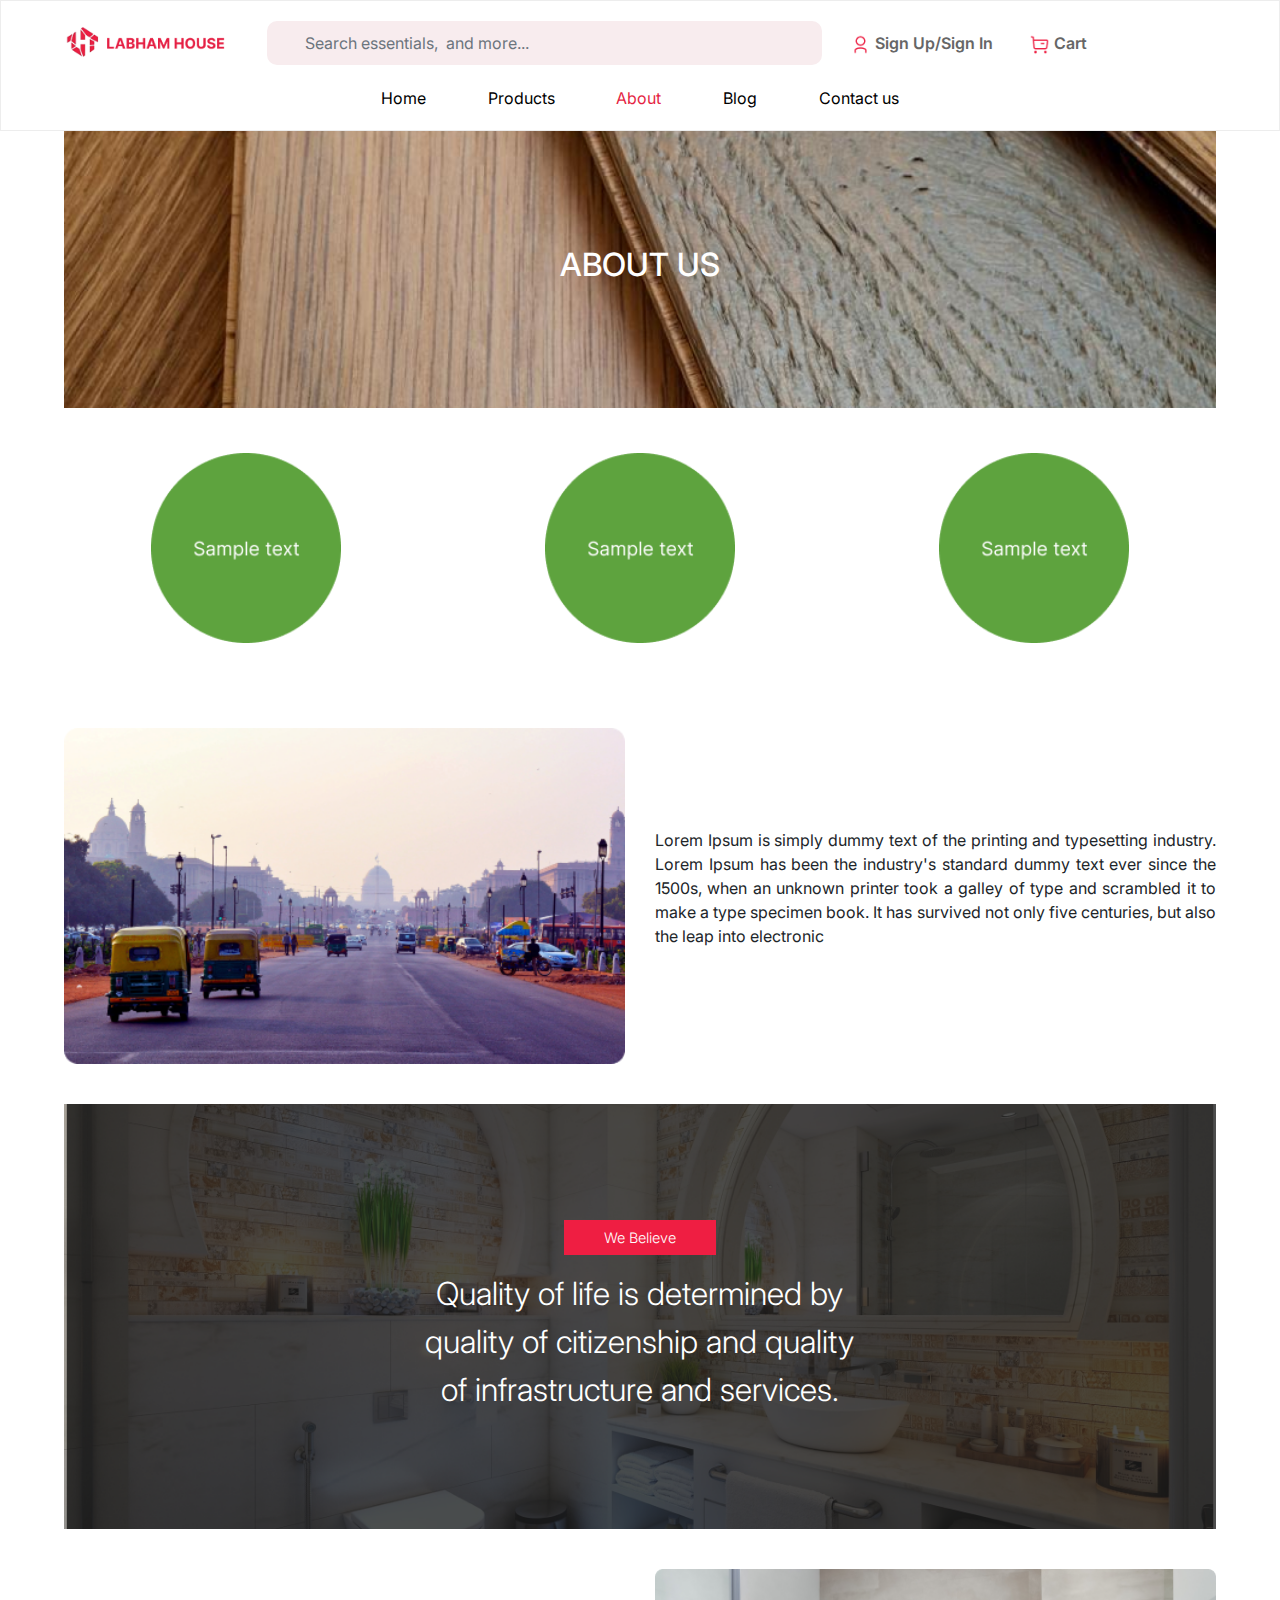
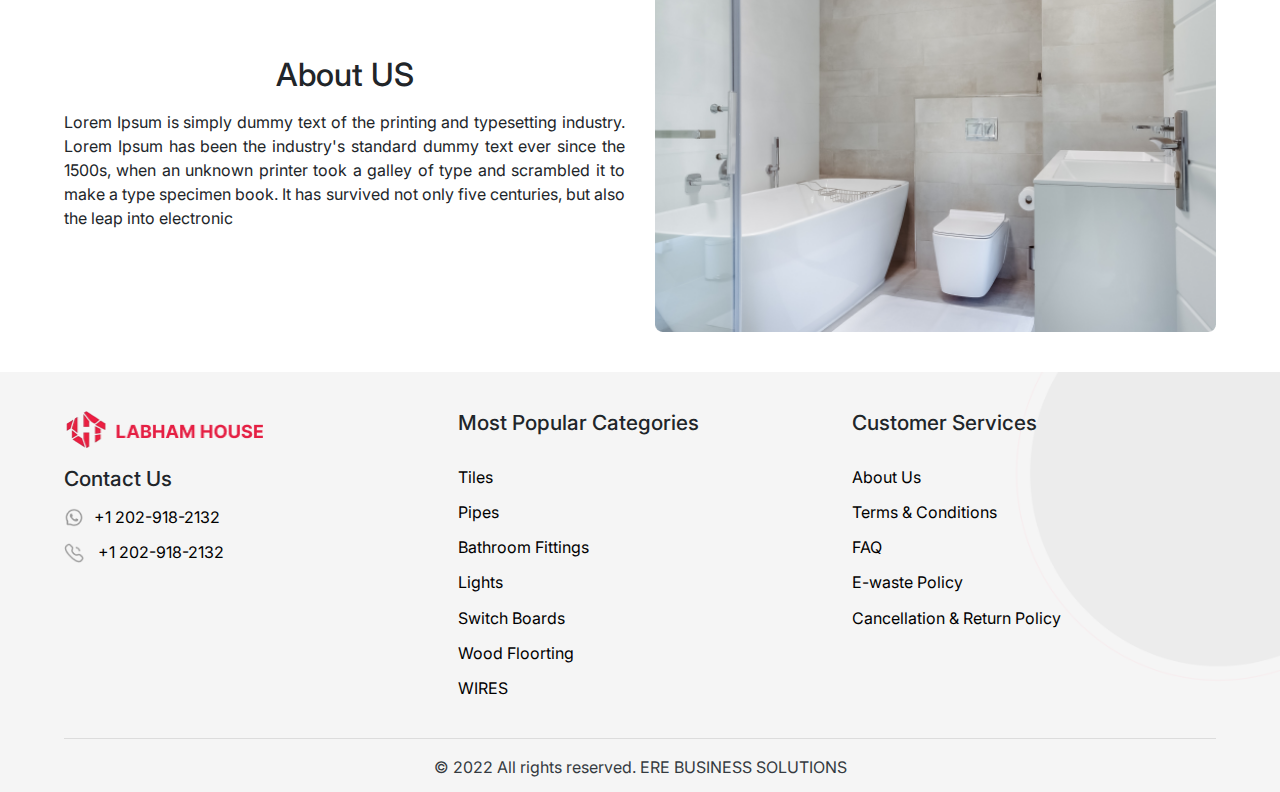
==== commit 2a1e500c: "Final stage commit ~" ====
--- a/aboutus.html
+++ b/aboutus.html
@@ -27,8 +27,8 @@
 			</div>
       <div class="nav-buttons">
         <ul class="d-flex" style="margin-bottom: 0px;">
-					<li><a href="#"><img src="./images/user.png" alt="login"> Sign Up/Sign In</a></li> 
-					<li><a href="#"><img src="./images/Buy.png" alt="cart"> Cart</a></li>
+					<li><a href="signin.html"><img src="./images/user.png" alt="login"> Sign Up/Sign In</a></li> 
+					<li><a href="cart.html"><img src="./images/Buy.png" alt="cart"> Cart</a></li>
 					<i onclick="toggleCartt()" class="fa-solid fa-bars d-md-block d-lg-none"></i>				</ul>
       </div>
     </div>
@@ -101,7 +101,7 @@
 	</div>
 	<div class="about-main-bg container-main"  style="background-image: url(./images/abutt-main.png);background-repeat: no-repeat;background-size: 100% auto;padding: 9% 0 9% 0;background-position: center;background-repeat: no-repeat;background-size: cover;height: -webkit-fill-available;">
 		<h5 href="#" class="labham-primary-bg text-white believe-text text-center">We Believe</h5>
-		<h3 class="text-center text-white about-sub-head-banner">Quality of life is determined by quality of citizenship and quality of infrastructure and services.</h3>
+		<h1 class="text-center text-white about-sub-head-banner">Quality of life is determined by quality of citizenship and quality of infrastructure and services.</h1>
 	</div>
 	<div class="container-main about-content">
 		<div class="row align-items-center">
@@ -114,13 +114,6 @@
 			</div>
 		</div>
 	</div>
-
-
-
-
-
-
-
 
 	<!-- footer   -->
   <footer id="footer" style="background-image: url(./images/footer-bg.png);background-repeat: no-repeat;background-size: 100% auto;padding: 3% 0 1% 0;background-position: center;background-repeat: no-repeat;background-size: cover;height: -webkit-fill-available;">
--- a/css/common.css
+++ b/css/common.css
@@ -328,3 +328,23 @@
 	margin: auto;
 	border: 1px solid #ACACAC;
 }
+/* underline  */
+.underline::after{
+	content: "";
+	margin: 4px auto 0px;
+	display: block;
+	width: 180px;
+	height: 2px;
+	border-radius: 2px;
+	background: #EF1E42;
+}
+.smlunderline::after{
+content: "";
+margin: 4px auto 0px;
+display: block;
+width: 40px;
+height: 2px;
+border-radius: 2px;
+background: #EF1E42;
+}
+
--- a/css/labam.css
+++ b/css/labam.css
@@ -35,6 +35,14 @@
 	margin-bottom: 30px !important;
 	position: relative;
 }
+.category-product a{
+	text-decoration: none !important;
+	color: #000;
+}
+.category-product a:hover{
+	text-decoration: none !important;
+	color: #000;
+}
 .category-section .populer-product .product-details{
 	padding: 10px;
 }
@@ -47,7 +55,7 @@
 	font-weight: 600;
 	font-size: 16px !important;
 }
-.product-details .product-reviews{
+.product-reviews{
 	display: flex;
 	align-items: center;
 	justify-content: center;
@@ -56,13 +64,13 @@
 	color: #A5A5A5;
 	margin-top: 5px;
 }
-.product-details .product-reviews img{
+.product-reviews img{
 	width: 18px;
 	height: 17px;
 	margin-right: 4px;
 	margin-left: 4px;
 }
-.product-details .product-reviews h5{
+.product-reviews h5{
 	margin: 0px !important;
 }
 .category-section .populer-product .add-to-cart-btn{
@@ -118,7 +126,7 @@
 	padding: 45px 0px;
 }
 .about-section .inner-col-about img{
-	width: unset !important;
+	width: 190px !important;
 }
 .about-content{
 	padding: 40px 0px;
@@ -130,7 +138,7 @@
 	font-weight: 300;
 	width: 40%;
 	margin: auto;
-	line-height: 1.8;
+	line-height: 1.5;
 }
 .about-main-bg .believe-text{
 	padding: 9px 40px;
@@ -207,19 +215,41 @@
 .contact-details .inner-col-contact{
 	padding: 40px 0px;
 	min-height: 280px;
-	box-shadow: 0px 5px 18.9px 2.1px rgba(0, 0, 0, 0.05);
+	box-shadow: 0px 0px 17.5099px -1.66761px rgba(0, 0, 0, 0.25);
 }
 .contact-details .inner-col-contact img{
 	margin-bottom: 30px !important;
 }
 /* keep in touch section  */
-/* .keep-in-touch .inner-keep-in-touch{
-	width: 100%;
-	box-shadow: 0px 5px 18.9px 2.1px rgba(0, 0, 0, 0.05);
-}
-.keep-in-touch .inner-div-keep-in-touch .keep-touch-head{
-	color: #000;
-} */
+.send-message-contact{
+	margin: 50px 0px !important;
+}
+.send-message-contact .send-message-heading{
+	color:  #EF1E42;
+}
+.send-message-contact .send-message-subheading{
+	color: #929292;
+	font-weight: 600;
+	line-height: 1.6;
+}
+.send-message-contact .home-send-message-btn{
+	display: table;
+	margin-left: auto;
+	padding: 7px 25px !important;
+	border-radius: 10px !important;
+}
+.contact-send-msg{
+	background: #EFEFEF;
+	padding: 30px 0px 20px 0px !important;
+}
+.send-message-contact input {
+	border: none;
+	padding: 10px;
+}
+.send-message-contact textarea {
+	border: none;
+	padding: 10px;
+}
 /* sign in page  */
 .signin{
 	margin-top: 110px !important;
@@ -250,10 +280,14 @@
 .tack-page {
 	padding: 100px 0px !important;
 }
+.tack-page .track-head-sub{
+	font-weight: 500;
+}
 .tack-page .track-main-head{
 	border-bottom: 2px solid #000;
 	width: max-content !important;
 	margin: auto !important;
+	margin-bottom: 50px !important;
 }
 .tack-page .second-sub-track-text{
 	font-weight: 500;
@@ -262,7 +296,7 @@
 .tack-page .track-search-main{
 	width: 50% !important;
 	margin: auto !important;
-	padding-top: 80px !important;
+	/* padding-top: 80px !important; */
 }
 .tack-page .track-search-main input{
 	padding: 8px;
@@ -296,11 +330,11 @@
 .cart .cart-main-text{
 	margin-bottom: 0px !important;
 }
-.cart .cart-main-div .inner-col-cart-img .cart-stock-status{
+.cart-stock-status{
 	color: #5BB300;
 	font-size: 18px !important;
 }
-.cart .cart-main-div .inner-col-cart-img .cart-no-stock-status{
+.cart-no-stock-status{
 	color: red;
 	font-size: 18px !important;
 }
@@ -324,6 +358,534 @@
 	display: table;
 	margin-left: auto;
 	padding: 5px 30px !important;
+}
+/* mpdal sign in  */
+.modal-loginform form input{
+	width: 100%;
+	border-radius: 7px;
+	border: 1px solid #C2C2C2;
+	padding: 10px;
+	margin-bottom: 15px;
+}
+.modal-loginform button{
+	background: #008C16;
+	color: #fff;
+	width: 100%;
+	border: none;
+	padding: 6px 30px;
+	border-radius: 10px;
+}
+.clossse i{
+	font-size: 35px;
+	color:  #D9D9D9;
+}
+.modal-loginform-second form input{
+	display:inline-block;
+	width:50px;
+	height:50px;
+	text-align:center;
+	border-radius: 10px;
+	border: 1px solid #C2C2C2;
+}
+.modal-loginform-second{
+	text-align: center;
+}
+.modal-third img{
+	width: 100px;
+}
+.model-sign-in-otp{
+	background: #ffff !important;
+	width: 85% !important;
+	border-radius: 20px !important;
+	border: 1px solid #ED1D41 !important;
+	margin: auto !important;
+}
+.login-btn-modal{
+	margin-top: 10px;
+	margin-bottom: 20px;
+	font-size: 15px !important;
+	width: 98%;
+	padding: 9px 2px !important;
+	border-radius: 10px !important;
+}
+.success-image-sign-in{
+	width: 80px !important;
+	margin-left: 25px !important;
+	margin-top: 30px !important;
+	margin-bottom: 20px !important;
+	border: 6px solid #ffff !important;
+	box-shadow: 0px 1px 4px 1px rgba(0, 0, 0, 0.25);
+	border-radius: 50%;
+}
+.btn-continue-sign-in{
+	border: 1px solid #EF1E42 !important;
+	border-radius: 18px !important;
+	padding: 6px 45px !important;
+}
+.login-succes-text{
+	font-weight: 600;
+}
+.login-succes-text:hover{
+	color: #000 !important;
+}
+/* modal end sign in  */
+/* profile bar  */
+/* bar navigation page style  */
+.order-list ul li{
+	background: #FFFFFF;
+	box-shadow: 0px 0px 8px rgba(0, 0, 0, 0.19);
+	color: #A0A0A0;
+	width: 100%;
+	padding: 15px 5px;
+	border-radius: 10px;
+	margin-bottom: 10px;
+	cursor: pointer;
+}
+.order-list ul li .icon-img-profile{
+	padding-left: 10px;
+	padding-right: 10px;
+}
+.box-list ul li.curentstage{
+	background: #EF1E42;
+	color: #fff;
+}
+.edt-btn{
+	background: #2371B7;
+	border-radius: 50%;
+	color: #ffff;
+	padding: 5px 10px;
+	width: 35px;
+	display: table;
+	margin-left: auto;
+	margin-top: -150px;
+}
+.top-border{
+	background: #EFEFEF;
+	width: 100%;
+	display: flex;
+	justify-content: space-between;
+	border-top-left-radius: 10px;
+	border-top-right-radius: 10px;
+	padding: 8px 5px;
+}
+.top-border .top-border-lft h6{
+	font-size: 13px;
+	margin: 0;
+	color: #8E8E8E;
+}
+.top-border .top-border-rgt h6{
+	font-size: 13px;
+	margin: 0;
+}
+.order-product img{
+	width: 100px;
+	border-radius: 10px;
+	border: 1px solid #FAB04F;
+}
+.order-lists{
+	background: #FFFFFF;
+	box-shadow: 0px 0px 17.5099px -1.66761px rgba(0, 0, 0, 0.25);
+	border-radius: 20px;
+	padding: 0px 0px;
+	margin-bottom: 20px;
+}
+.order-lists .order-status-Processing{
+	background: #E87240;
+	color: #fff;
+	padding: 5px 10px;
+	border-radius: 5px;
+	font-weight: 400;
+}
+.lft-col-order{
+	display: flex;
+	align-items: center;
+}
+.same-line-txt{
+	display: flex;
+}
+.order-lists .order-status-deliverd{
+	background: #156013;
+	color: #fff;
+	padding: 5px 10px;
+	border-radius: 5px;
+font-weight: 400;
+}
+.order-lists  .order-status-cancelled{
+	background: #FF0000;
+	color: #fff;
+	padding: 5px 10px;
+	border-radius: 5px;
+	font-weight: 400;
+}
+.order-list{
+	height: 60vh;
+}
+.ordermain-div{
+	display: flex;
+	justify-content: space-between;
+	align-items: center;
+}
+.productmoblbar{
+	width: 80%;
+	position: relative;
+	margin: auto;
+	margin-top:60px;
+}
+.cancl{
+	color: #D22020;
+}
+.track{
+	color: #2E6414;
+	padding-right: 20px;
+	padding-left: 10px;
+}
+.adrssmoblebar{
+	margin: auto;
+	margin-top: 50px;
+	justify-content: start;
+}
+.adrssmoblebar .rgt-adrss{
+	display: table;
+	margin-left: auto;
+}
+.adrssmoblebar .cntr-adrss{
+	padding-left: 20px;
+}
+.add-addres{
+	max-width: 700px !important;
+	width: 100% !important;
+	box-shadow: 0px 1px 6px 5px rgba(0, 0, 0, 0.25);
+	border-radius: 25px;
+	margin:auto;
+	padding: 40px 40px;
+	margin-top: 70px;
+	margin-bottom: 80px;
+}
+.add-addres form label{
+	border-radius: 20px;
+}
+.add-addres .btn-add-address{
+	width: 100%;
+	border-radius: 8px !important;
+}
+.adresses{
+	background: #FFFFFF;
+	box-shadow: 0px 2px 8px 1px rgba(0, 0, 0, 0.25);
+	border-radius: 15px;
+	padding: 30px 30px;
+	width: 100%;
+	display: flex;
+	justify-content: space-between;
+	align-items: center;
+	margin-bottom: 25px;
+}
+.adresses .leftadrss{
+	margin-right: 23px;
+}
+.profail-adrss{
+	background: #FFFFFF;
+	box-shadow: 0px 0px 17.5099px -1.66761px rgba(0, 0, 0, 0.25);
+	border-radius: 20px;
+	padding: 45px 40px 25px 40px;
+	align-items: center;
+	max-width: 600px;
+	margin-left: 130px;
+}
+.profail-adrss img{
+	width: 160px;
+}
+.lft-page-menu .col-profail{
+	position: relative;
+}
+.lft-page-menu .col-profail .profaile-items{
+	border: 1px solid #BDBDBD;
+	padding: 15px 20px;
+	border-radius: 13px;
+	width: 100% !important;
+	margin-bottom: 13px;
+	font-weight: 600;
+}
+.lft-col-order .col-profail{
+	padding-left: 30px ;
+}
+.lft-page-menu .col-profail h6 i{
+	vertical-align: bottom;
+	position: absolute;
+	right: 20px;
+	color: #2371B7;
+	font-size: 20px;
+}
+.box-list ul li{
+	list-style: none;
+}
+.col-profail p{
+	margin: 1px;
+}
+.col-profail .productnamebar{
+	font-weight: 500;
+}
+.col-profail .productsizebar{
+	font-weight: 500;
+}
+.col-profail .productratebar{
+	font-weight: 400;
+}
+.top-border h6{
+	padding-left: 15px;
+	padding-top: 5px;
+	margin: 0;
+}
+.address-sub-div{
+	display: flex;
+	align-items: center;
+}
+.adresses .address-sub-div input[type=radio] {
+	width: 30px;
+	height: 30px;
+}
+.edit-delete .edit-address{
+	border: 1px solid #008C16;
+	border-radius: 8px;
+	text-align: center;
+	padding: 0px 15px;
+	margin-bottom: 10px !important;
+}
+.edit-delete .edit-address a{
+	color: #008C16;
+}
+.edit-delete .edit-address-delete{
+	border: 1px solid #C50000;
+	border-radius: 8px;
+	text-align: center;
+	padding: 0px 15px;
+}
+.edit-delete .edit-address-delete a{
+	color: #C50000;
+}
+.name-user-profile{
+	font-weight: 600;
+}
+/* home slider brands  */
+.slider-brands{
+	padding: 0px 0px 40px 0px !important;
+}
+.slider-brands .card{
+	border: none !important;
+	border-radius: 0px !important;
+}
+/* slider code  */
+.container {
+  max-width: 1120px;
+  width: 100%;
+  padding: 40px 0;
+}
+.slide-container {
+  overflow: hidden;
+}
+.card {
+  background: #fff;
+  border-radius: 8px;
+}
+.card .image-box {
+  height: 200px;
+}
+.card .image-box img {
+  width: 100%;
+  height: 100%;
+  border-radius: 8px;
+}
+.card .profile-details {
+  display: flex;
+  align-items: center;
+  column-gap: 12px;
+  padding: 15px;
+}
+.card .profile-details img {
+  height: 40px;
+  width: 40px;
+  border-radius: 50%;
+}
+.profile-details .name {
+  font-size: 15px;
+  font-weight: 500;
+}
+.profile-details .job {
+  font-size: 12px;
+  font-weight: 500;
+  color: #4d4d4d;
+}
+.swiper-navBtn {
+  color: #000;
+  height: 40px;
+  width: 40px;
+  background: #fff;
+  border-radius: 50%;
+}
+.swiper-navBtn::before,
+.swiper-navBtn::after {
+  font-size: 18px;
+}
+.swiper-pagination-bullet {
+  background-color: #000;
+}
+/* product single page  */
+.product-all-details{
+	border: 1px solid #DDDDDD;
+	border-radius: 15px;
+	padding: 15px !important;
+}
+.product-detail-heading{
+	color: #333E48;
+	font-weight: 600;
+}
+.product-all-details .product-det-sub-main-head{
+	font-weight: 600;
+}
+.product-all-details .sub-head-product-details{
+	margin-bottom: 12px !important;
+	color: #464141;
+}
+.populer-product a{
+	text-decoration: none !important;
+	list-style: none !important;
+	color: #000 !important;
+}
+.tax-text{
+	margin-top: 18px;
+}
+.product-deatils-single .person-bar-wrap .quantity-main-text{
+	margin-bottom: 5px !important;
+}
+.product-summary-single{
+	margin-top: 6px !important;
+}
+.card-wrapper{
+	max-width: 1100px; 
+}
+.product-imgs img{
+	width: 100%;
+	display: block;
+}
+.img-display{
+	overflow: hidden;
+	border: 1px solid #ACACAC;
+	border-radius: 10px;
+}
+.img-showcase{
+display: flex;
+width: auto !important;
+max-height: 610px;
+transition: all 0.5s ease;
+}
+.img-showcase img{
+	min-width: 100%;
+}
+.img-select{
+	display: flex;
+	flex-wrap: wrap;
+	justify-content: center;
+}
+.img-item{
+	margin: 0.3rem;
+}
+.img-item:nth-child(1),
+.img-item:nth-child(2),
+.img-item:nth-child(3){
+	margin-right: 0;
+}
+.img-item:hover{
+	opacity: 0.8;
+}
+.product-deatils-single .product-reviews{
+	justify-content: start !important;
+}
+.product-rate-details{
+	display: flex;
+	justify-content: space-between;
+}
+.add-to-cart-btn-single{
+	padding: 6px 25px !important;
+	border-radius: 19px !important;
+	margin-top: 15px !important;
+}
+.product-single .product-imgs img{
+	width: 100px;
+}
+@media screen and (min-width: 992px){
+.product-single .card {
+    display: grid !important;
+    grid-template-columns: repeat(2, 1fr) !important;
+    grid-gap: 1.5rem;
+}
+}
+/* customer review style  */
+@keyframes scroll {
+	0% {
+		transform: translateX(0);
+	}
+	100% {
+		transform: translateX(calc(-250px * 7));
+	}
+}
+.slider {
+	background: white;
+	min-height: 200px;
+	margin: auto;
+	overflow: hidden;
+	position: relative;
+}
+.slider::before, .slider::after {
+	content: "";
+	height: 100px;
+	position: absolute;
+	width: 200px;
+	z-index: 2;
+}
+.slidee{
+	margin-left: 25px;
+	margin-top: 30px;
+	box-shadow: 0px 0px 29px rgba(0, 0, 0, 0.1);
+	border-radius: 25px;
+	padding-left: 25px;
+	padding-right: 20px;
+	padding-top: 30px;
+	padding-bottom: 30px;
+	position: relative;
+	max-width: 500px;
+	min-width: 400px;
+}
+.slider::after {
+	right: 0;
+	transform: rotateZ(180deg);
+}
+.slider::before {
+	left: 0;
+	top: 0;
+}
+.slider .slide-track {
+	animation: scroll 40s linear infinite;
+	display: flex;
+	width: calc(250px * 14);
+	margin-top: 20px;
+	margin-bottom: 30px !important;
+}
+.slider .slide {
+	height: 100px;
+	width: 250px;
+}
+.customer-review .profail-review img{
+	border-radius: 50%;
+	width: 80px;
+	margin-right: 15px !important;
+}
+.customer-review .profail-review {
+	background: #CFEBF4;
+	display: flex;
+	align-items: center;
+	padding: 5px;
+}
+.customer-review .customer-name{
+	font-weight: 600;
 }
 
 
@@ -335,14 +897,11 @@
 
 
 
-
-
-
-
-
-
-
-
+@media screen and (max-width: 768px) {
+  .swiper-navBtn {
+    display: none;
+  }
+}
 @media (max-width:1300px){
 	.container-main {
     width: 90%;
@@ -357,6 +916,12 @@
 	.tack-page .track-search-main{
 		width: 60% !important;
 	}
+	.product-single .product-imgs img {
+    width: 70px !important;
+	}
+	.category-section .populer-product .price-off-product {
+    padding: 13px 16px;
+	}
 }
 @media (max-width:991px){
 	.nav-main {
@@ -405,6 +970,19 @@
 	.cart {
     padding: 45px 0px;
 	}
+	.add-addres{
+		max-width: 100% !important;
+		width: 100% !important;
+	}
+	.add-addres .add-address-main-head{
+		font-size: 22px !important;
+	}
+	.contact-details .inner-col-contact {
+    margin-bottom: 20px !important;
+	}
+	.lft-page-menu{
+		display: none !important;
+	}
 }
 @media (max-width:600px){
 	p, button, a, input, span, li {
@@ -451,19 +1029,74 @@
 	.tack-page {
     padding: 80px 0px !important;
 	}	
-	.tack-page .track-search-main {
-    padding-top: 50px !important;
+	.about-section .inner-col-about img{
+		width: 100% !important;
+	}
+	.order-list {
+    height: 50vh;
+	}
+	.box-list{
+		margin-top: 75px !important;
+	}
+	.product-sub-name-single-page{
+		font-size: 13px !important;
+	}
+	.product-deatils-single .cart-stock-status{
+		margin-top: 9px !important;
+		margin-bottom: 12px !important;
+	}
+	.product-deatils-single .product-reviews .product-reviews-text{
+		font-size: 12px !important;
+	}
+	.tax-text{
+		font-size: 15px !important;
+		margin-top: 13px;
+	}
+	.product-rate-details .product-price-single-pg{
+		font-size: 14px !important;
+	}
+	.product-rate-details .price-details-main-text{
+		font-size: 14px !important;
+	}
+	.product-deatils-single .person-bar-wrap .quantity-main-text{
+		margin-bottom: 5px !important;
+		font-size: 15px !important;
+	}
+	.product-all-details .product-det-sub-main-head {
+    font-weight: 500;
+    font-size: 14px !important;
+	}
+	.product-reviews img {
+    width: 16px;
+    height: 15px;
+	}
+	.product-size{
+		font-size: 12px !important;
+	}
+	.product-name{
+		font-size: 14px !important;
+	}
+	.populer-product .product-reviews .product-reviews-text{
+		font-size: 12px !important;
 	}
 }
 @media (max-width:575px){
 	.cart .cart-main-div .inner-col-cart-img .cart-prdct-image{
 		margin-bottom: 20px !important;
 	}
+	.add-addres .add-address-main-head{
+		font-size: 19px !important;
+		padding-bottom: 17px !important;
+	}
 }
 @media (max-width:485px){
 	p, button, a, input, span, li {
 		font-size: 13px !important;
 	}
+	.add-addres select, textarea{
+		font-size: 13px !important;
+		color: #495057 !important;
+	}
 	h1 {
 		font-size: 1.2rem !important;
 	}
@@ -483,14 +1116,15 @@
 		font-size: 0.5rem !important;
 	}
 	.category-section .category-product .product-name {
-    font-size: 14px !important;
+    font-size: 13px !important;
 	}
 	.category-section .populer-product .add-to-cart-btn {
-    padding: 5px 15px;
-    border-radius: 16px !important;
+    padding: 6px 15px;
+    border-radius: 10px !important;
+    font-size: 11px !important;
 	}
 	.category-section .populer-product .product-details .product-rate {
-    font-size: 14px !important;
+    font-size: 13px !important;
 	}
 	.category-main .inner-col-category {
     margin-bottom: 15px !important;
@@ -530,6 +1164,55 @@
 	}
 	.inner-col-cart-img .close-cart {
     right: 10px;
+	}
+	.carousel-home-banner .carousel-indicators{
+		display: none !important;
+	}
+	.category-section .populer-product .price-off-product {
+    padding: 10px 13px;
+	}
+	.model-sign-in-otp {
+    width: 80% !important;
+	}
+	.customer-review .cstomer-review-heading{
+		font-size: 22px !important;
+	}
+	.slider .slide-track {
+    margin-top: 0px;
+	}
+	.customer-review .customer-name {
+    font-size: 14px !important;
+	}
+	.customer-review .review-numbers {
+    font-size: 14px !important;
+    padding: 2px 13px !important;
+	}
+	footer .footer-text{
+		font-size: 12px !important;
+	}
+	footer {
+    padding: 8% 0 3% 0 !important;
+	}
+	footer .footer-underline{
+		margin-bottom: 10px !important;
+	}
+	.product-all-details .product-det-sub-main-head {
+    font-size: 12px !important;
+	}
+	.product-single .product-imgs img {
+    width: 50px !important;
+	}
+	.product-all-details .product-det-sub-main-head {
+    font-weight: 500;
+    font-size: 14px !important;
+    color: #666060;
+	}
+	.product-summary-single {
+    margin-top: 5px !important;
+    font-size: 11px !important;
+	}
+	.product-all-details .sub-head-product-details {
+    font-size: 12px !important;
 	}
 }
 @media (max-width:360px){
@@ -572,6 +1255,22 @@
 	.cart {
     padding: 33px 0px;
 	}
+	.login-btn-signup {
+    padding: 9px 10px !important;
+	}
+	.model-sign-in-otp {
+    width: 95% !important;
+	}
+	footer .footer-text {
+    font-size: 10px !important;
+	}
+	.product-all-details .product-det-sub-main-head {
+    font-weight: 600;
+    font-size: 12px !important;
+	}
+	.product-all-details {
+    padding: 12px !important;
+	}
 }
 @media (max-width:280px){
 	.login-btn-signup {
@@ -582,9 +1281,22 @@
 	.signin .read-agreeement{
 		margin-bottom: 3px !important;
 	}
+	.model-sign-in-otp {
+    width: 95% !important;
+	}	
+	.category-section .populer-product .add-to-cart-btn {
+    font-size: 9px !important;
+	}
+	/* .category-section .populer-product .product-details .product-sub-details {
+    display: block;
+	} */
+}
+.box-list .card {
+	display: none;
+}
+.box-list .card.active {
+	display: block;
 }
 
 
 
-
-
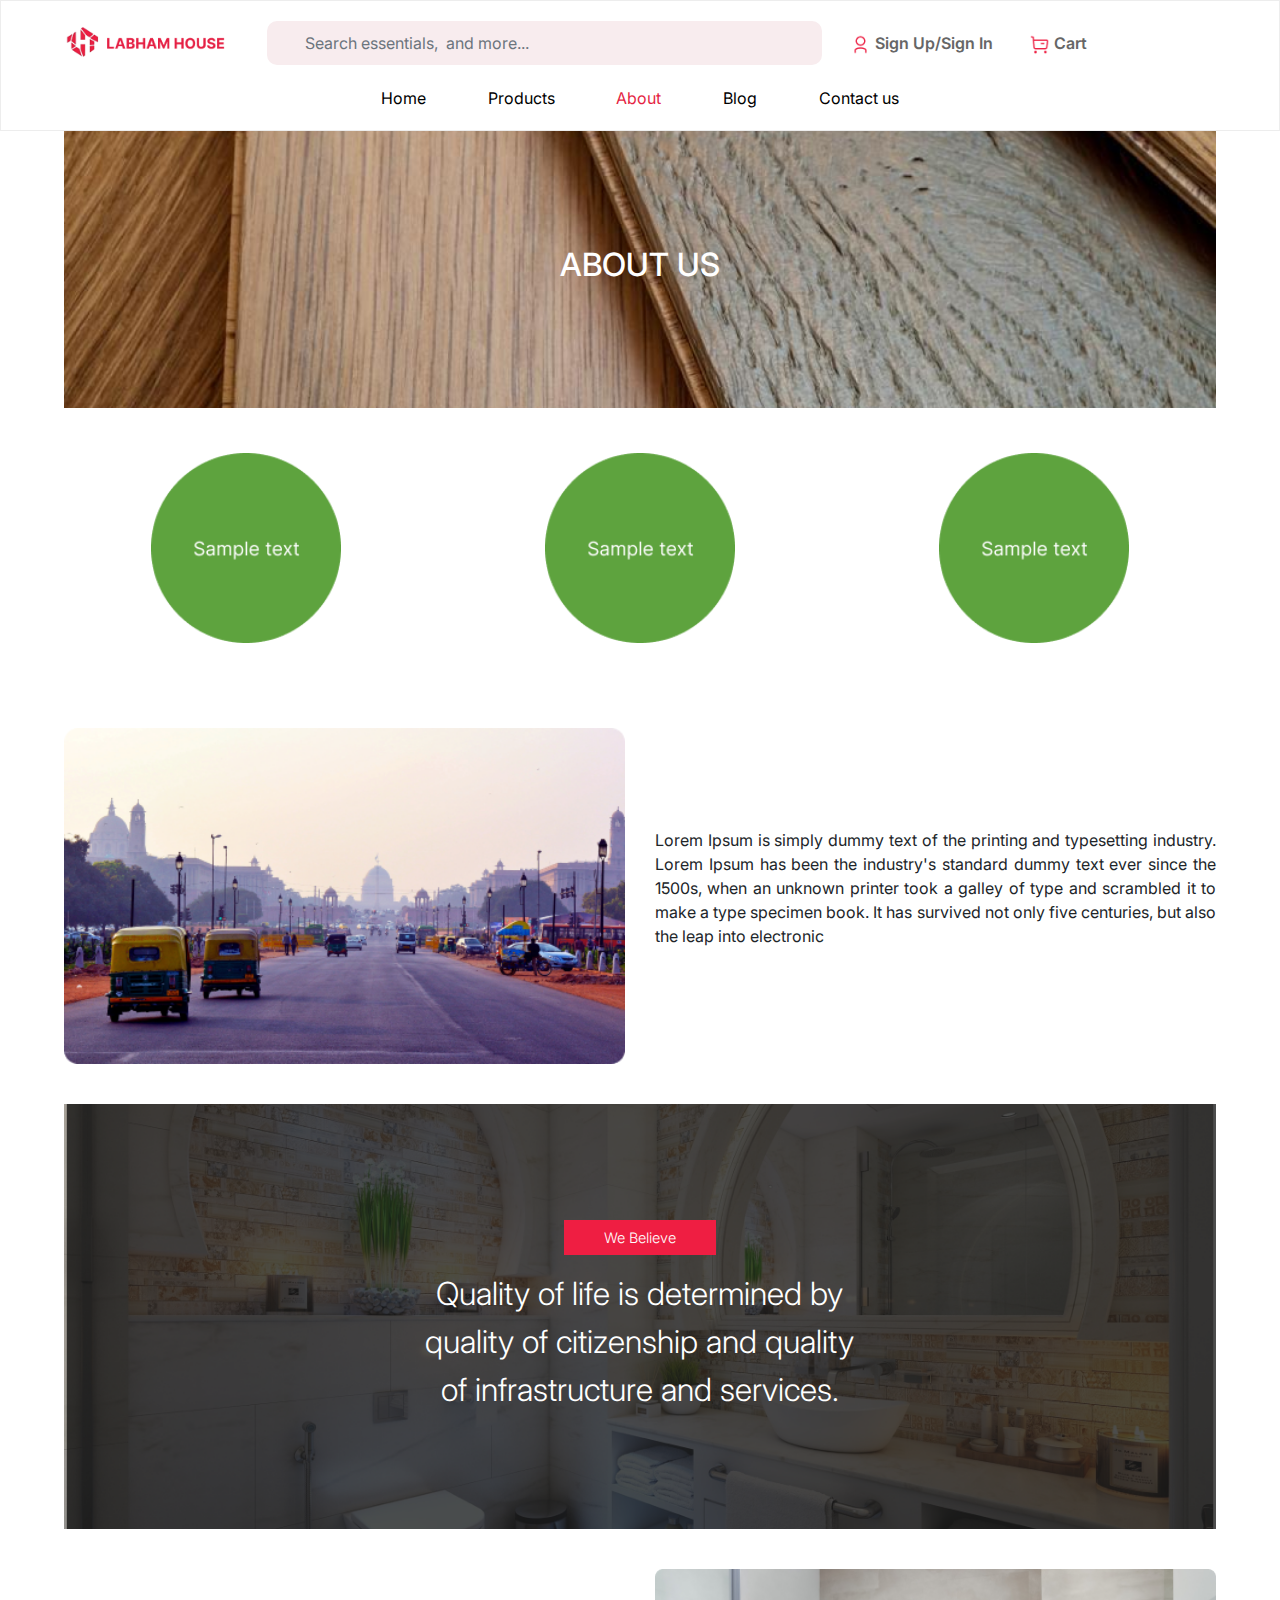
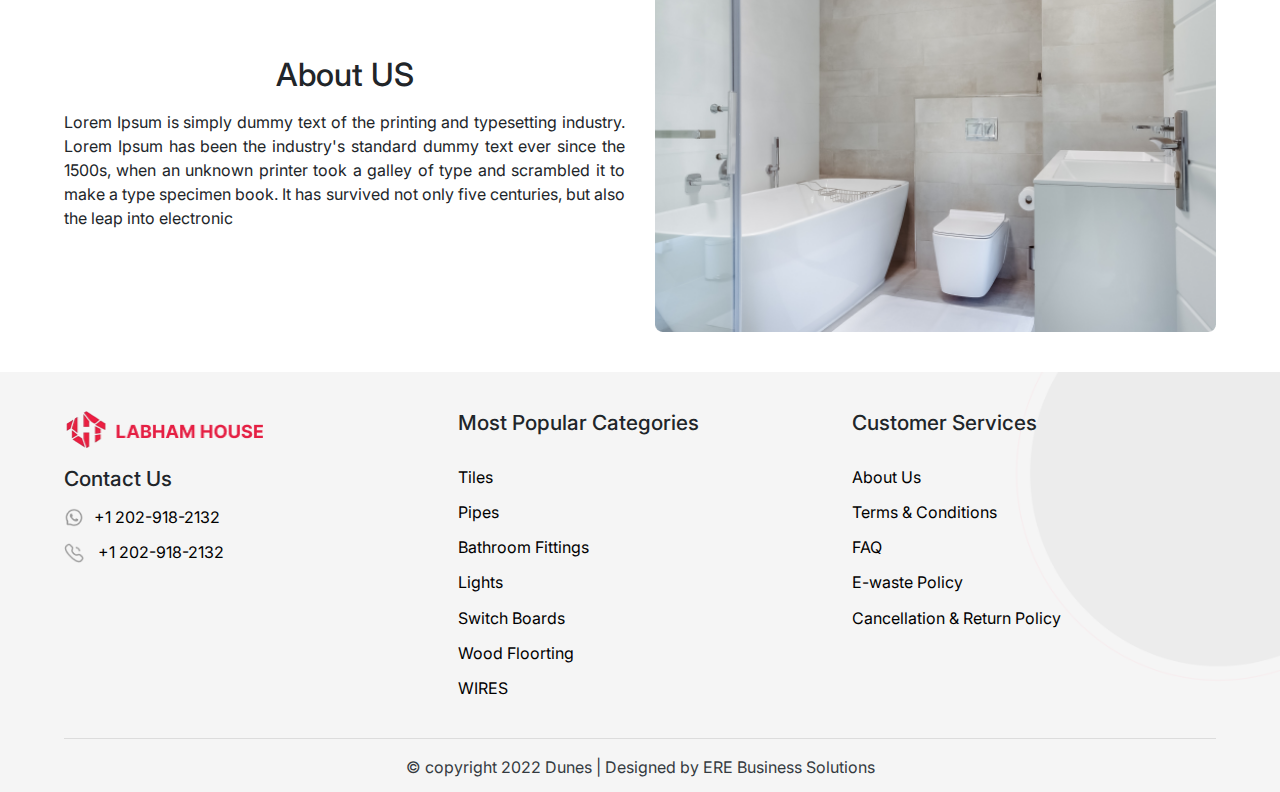
==== commit 6669d41b: "final commit ~ labham house" ====
--- a/aboutus.html
+++ b/aboutus.html
@@ -49,9 +49,9 @@
 	<div class="sidebar">
 		<div class="navbar-sidebar">
 			<ul>
-				<li class="sidebar-li"><a class="active-sidebar" href="index.html">Home</a></li>
+				<li class="sidebar-li"><a href="index.html">Home</a></li>
 				<li class="sidebar-li"><a href="products.html">Our Product</a></li>
-				<li class="sidebar-li"><a href="aboutus.html">About</a></li>
+				<li class="sidebar-li"><a class="active-sidebar" href="aboutus.html">About</a></li>
 				<li class="sidebar-li"><a href="blog.html">Blog</a></li>
 				<li class="sidebar-li"><a href="contactus.html">Contact us</a></li>
 				<li class="sidebar-li"><a href="cart.html">Cart</a></li>
@@ -153,7 +153,7 @@
 			</div>
       <hr>
       <div class="text-center">
-        <a href="#" class="text-dark">© 2022 All rights reserved. ERE BUSINESS SOLUTIONS </a>
+        <a href="https://www.erebsindia.com/" class="text-dark footer-text">© copyright 2022 Dunes | Designed by  ERE Business Solutions</a>
       </div>
 		</div>
   </footer>
--- a/css/labam.css
+++ b/css/labam.css
@@ -1083,10 +1083,14 @@
 @media (max-width:575px){
 	.cart .cart-main-div .inner-col-cart-img .cart-prdct-image{
 		margin-bottom: 20px !important;
+    height: 240px;
 	}
 	.add-addres .add-address-main-head{
 		font-size: 19px !important;
 		padding-bottom: 17px !important;
+	}
+	.banner-sub-head {
+    padding: 20px 0px !important;
 	}
 }
 @media (max-width:485px){
